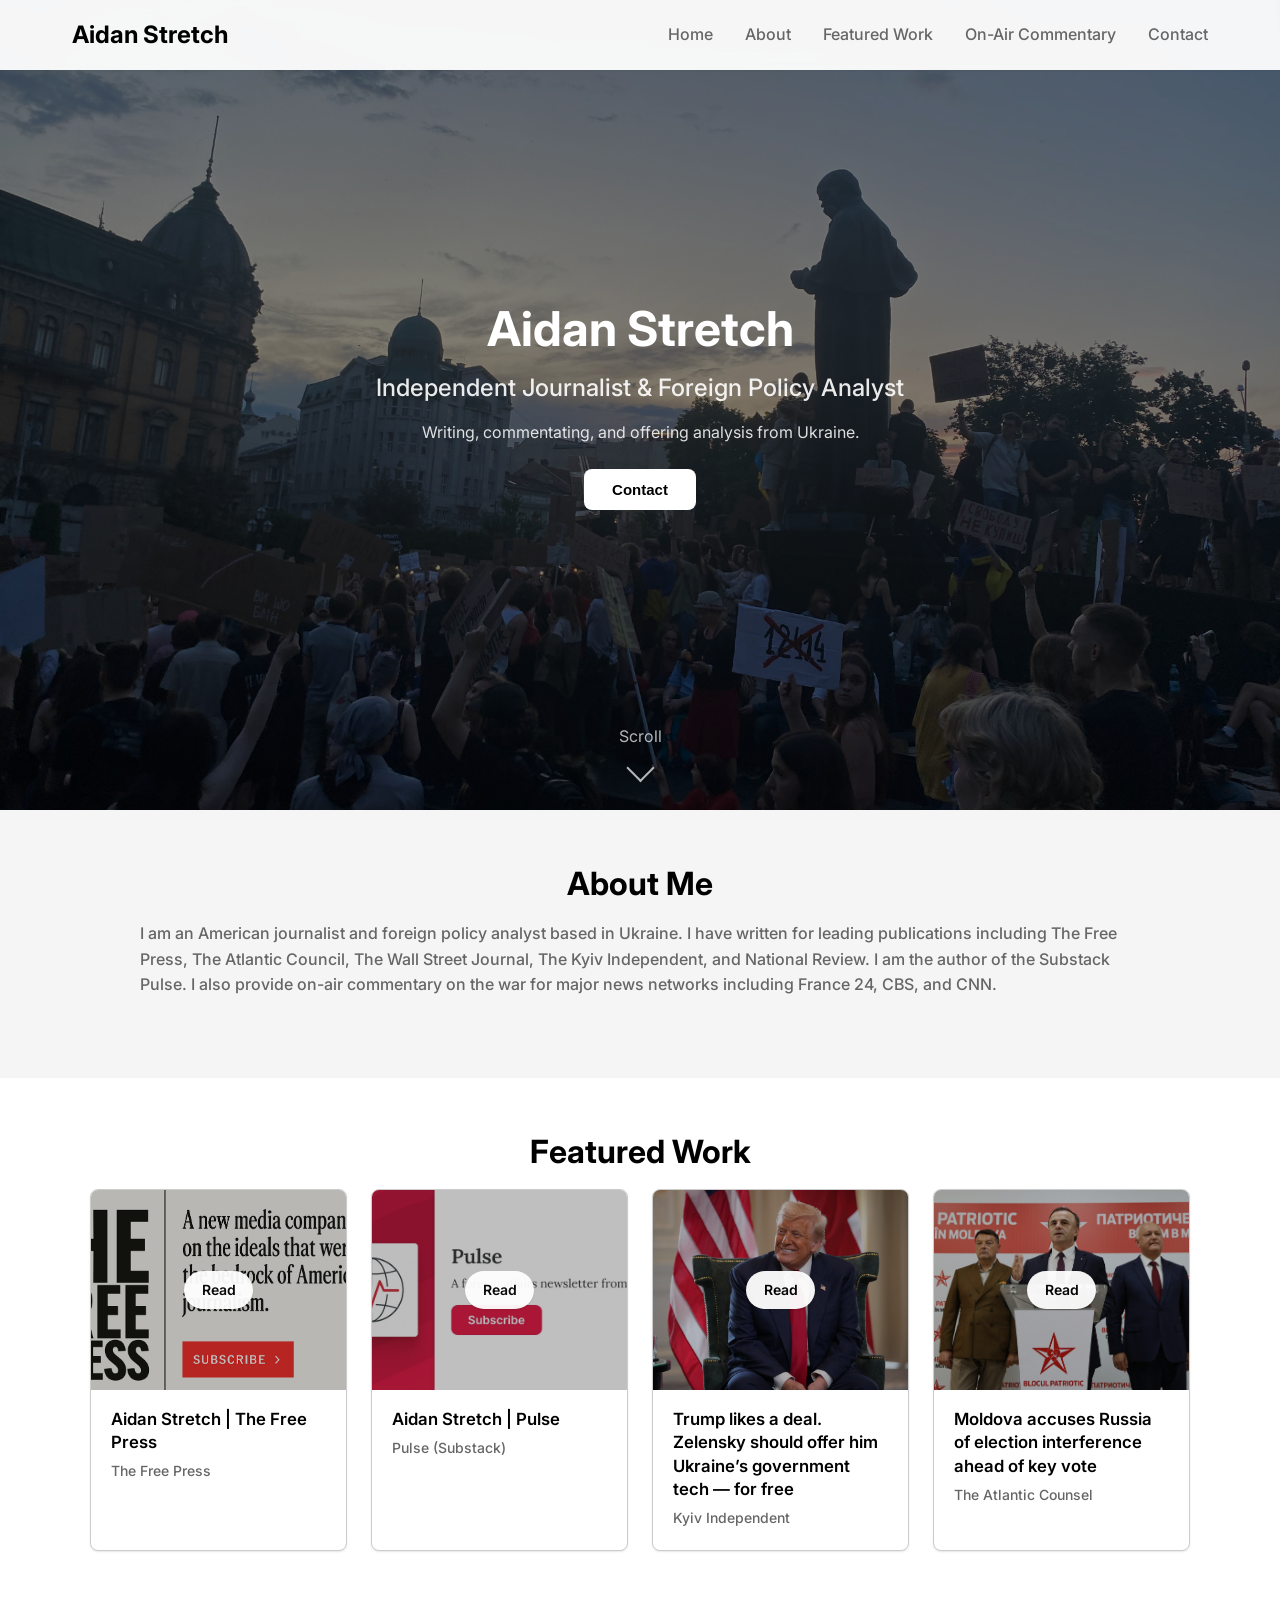
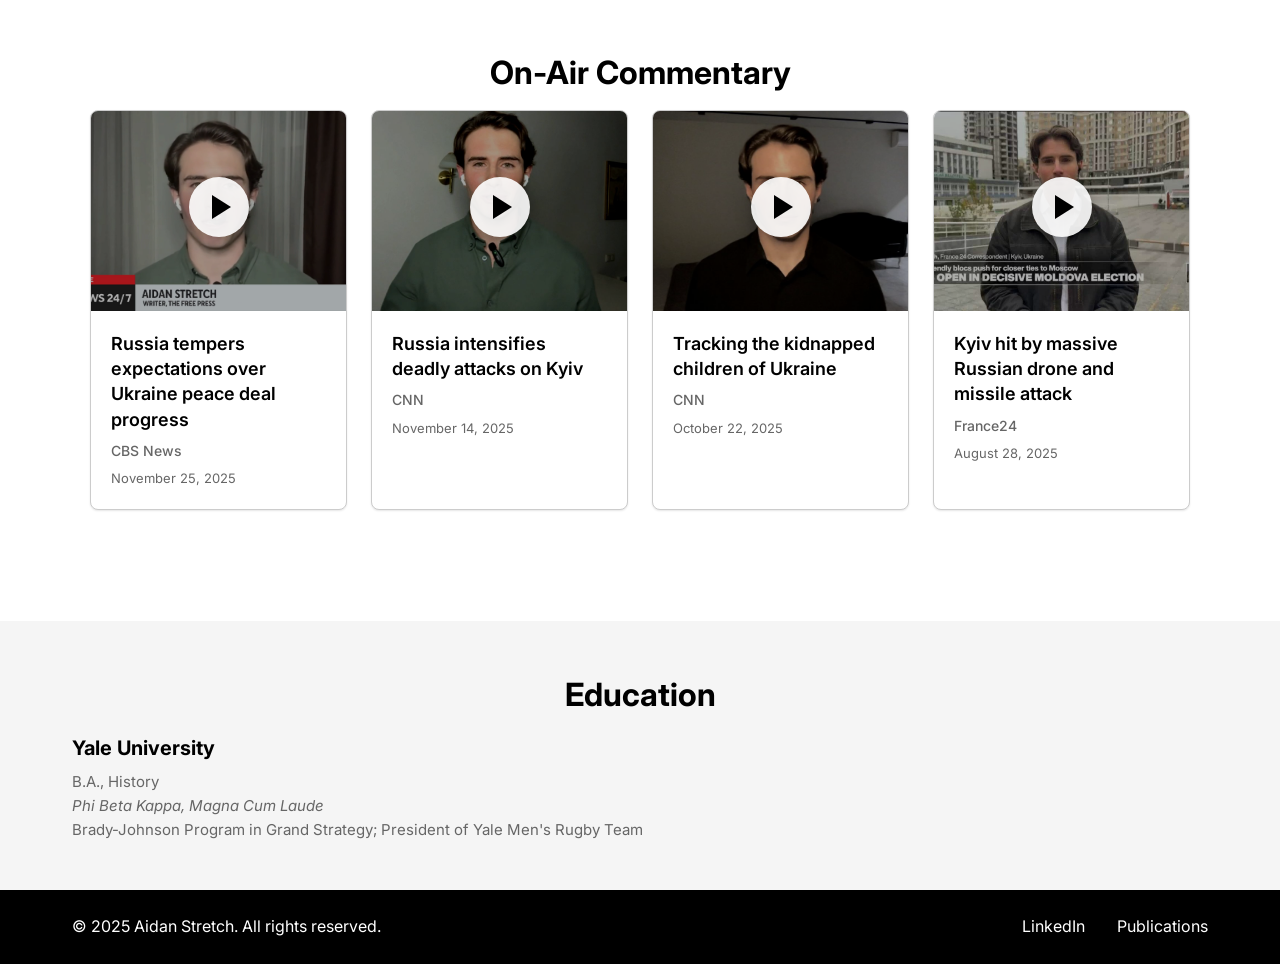
==== index.html @ 3dc7fc4b "Update index.html" ====
<!DOCTYPE html>
<html lang="en">
<head>
    <meta charset="UTF-8">
    <meta name="viewport" content="width=device-width, initial-scale=1.0">
    <meta name="description" content="Professional portfolio of Aidan Stretch - American journalist reporting from Ukraine">
    <!-- Content Security Policy: Removed meta tag - using _headers file instead -->
    <!-- If _headers file doesn't work, uncomment the line below for a more permissive CSP -->
    <!-- <meta http-equiv="Content-Security-Policy" content="script-src 'self' 'unsafe-inline' https:; connect-src 'self' https:;"> -->
    <title>Aidan Stretch - Professional Portfolio</title>
    <link rel="stylesheet" href="styles.css">
    <link rel="preconnect" href="https://fonts.googleapis.com">
    <link rel="preconnect" href="https://fonts.gstatic.com" crossorigin>
    <link href="https://fonts.googleapis.com/css2?family=Inter:wght@300;400;500;600;700&display=swap" rel="stylesheet">
    <link rel="icon" type="image/png" href="favicon-32x32.png">
</head>
<body>
    <!-- Navigation -->
    <nav class="navbar">
        <div class="container">
            <div class="nav-brand">Aidan Stretch</div>
            <ul class="nav-menu">
                <li><a href="#home" class="nav-link">Home</a></li>
                <li><a href="#about" class="nav-link">About</a></li>
                <li><a href="#publications" class="nav-link">Featured Work</a></li>
                <li><a href="#videos" class="nav-link">On-Air Commentary</a></li>
                <li><a href="#contact" class="nav-link">Contact</a></li>
            </ul>
            <button class="mobile-menu-toggle" aria-label="Toggle menu">
                <span></span>
                <span></span>
                <span></span>
            </button>
        </div>
    </nav>

    <!-- Hero Section -->
    <section id="home" class="hero">
        <div class="hero-image-container">
            <img src="ukraine_pic.jpeg" class="hero-image" alt="Kyiv under attack">
            <div class="hero-overlay">
                <div class="container">
                    <div class="hero-content">
                        <h1 class="hero-title">Aidan Stretch</h1>
                        <p class="hero-subtitle">Independent Journalist & Foreign Policy Analyst</p>
                        <p class="hero-description">Writing, commentating, and offering analysis from Ukraine.</p>

                        <div class="hero-buttons">
                            <button class="btn btn-primary" id="contactButton">Contact</button>
                        </div>


                    </div>
                </div>
            </div>
        </div>
        <div class="scroll-indicator">
            <span>Scroll</span>
            <div class="arrow"></div>
        </div>
    </section>

    <!-- About Section -->
    <section id="about" class="about">
        <div class="container">
            <h2 class="section-title">About Me</h2>
            <div class="about-content">
                <div class="about-text">
                    <p class="lead">
                        I am an American journalist and foreign policy analyst based in Ukraine. I have written for leading publications including The Free Press, The Atlantic Council, The Wall Street Journal, The Kyiv Independent, and National Review. I am the author of the Substack Pulse. I also provide on-air commentary on the war for major news networks including France 24, CBS, and CNN.
                    </p>
                    
                </div>
            </div>
        </div>
    </section>

    <!-- Publications Section -->
    <section id="publications" class="publications">
    <div class="container">
        <h2 class="section-title">Featured Work</h2>

        <div class="publications-grid">

            <!-- Publication Card 1 -->
            <div class="publication-thumbnail-card">
                <a href="https://www.thefp.com/w/aidan-stretch" 
                   target="_blank" 
                   rel="noopener noreferrer" 
                   class="publication-thumbnail-link">

                    <div class="publication-thumbnail-image">
                        <img src="freepress_thumbnail.jpg" alt="The Free Press" class="thumbnail-img">
                        <div class="publication-thumbnail-overlay">
                            <div class="read-button-small">Read</div>
                        </div>
                    </div>

                    <div class="publication-thumbnail-info">
                        <h3 class="publication-thumbnail-title">Aidan Stretch | The Free Press</h3>
                        <p class="publication-thumbnail-outlet">The Free Press</p>
                    </div>
                </a>
            </div>

            <!-- Publication Card 2 -->
            <div class="publication-thumbnail-card">
                <a href="https://aidanstretch.substack.com/" 
                   target="_blank" 
                   rel="noopener noreferrer" 
                   class="publication-thumbnail-link">

                    <div class="publication-thumbnail-image">
                        <img src="pulse_thumbnail.jpg" alt="Pulse Substack" class="thumbnail-img">
                        <div class="publication-thumbnail-overlay">
                            <div class="read-button-small">Read</div>
                        </div>
                    </div>

                    <div class="publication-thumbnail-info">
                        <h3 class="publication-thumbnail-title">Aidan Stretch | Pulse</h3>
                        <p class="publication-thumbnail-outlet">Pulse (Substack)</p>
                    </div>
                </a>
            </div>

            <!-- Publication Card 3 -->
            <div class="publication-thumbnail-card">
                <a href="https://kyivindependent.com/trump-likes-a-deal-zelensky-should-offer-him-ukraines-government-tech-for-free/"
                   target="_blank"
                   rel="noopener noreferrer"
                   class="publication-thumbnail-link">

                    <div class="publication-thumbnail-image">
                        <img src="kyiv_thumbnail.jpg" alt="Russian takeover of schools article" class="thumbnail-img">
                        <div class="publication-thumbnail-overlay">
                            <div class="read-button-small">Read</div>
                        </div>
                    </div>

                    <div class="publication-thumbnail-info">
                        <h3 class="publication-thumbnail-title">Trump likes a deal. Zelensky should offer him Ukraine’s government tech — for free</h3>
                        <p class="publication-thumbnail-outlet">Kyiv Independent</p>
                    </div>
                </a>
            </div>

            <!-- Publication Card 4 -->
            <div class="publication-thumbnail-card">
                <a href="https://www.atlanticcouncil.org/blogs/ukrainealert/moldova-accuses-russia-of-election-interference-ahead-of-key-vote/"
                   target="_blank"
                   rel="noopener noreferrer"
                   class="publication-thumbnail-link">

                    <div class="publication-thumbnail-image">
                        <img src="atlantic_thumbnail.jpg" alt="Worcester Ukraine article" class="thumbnail-img">
                        <div class="publication-thumbnail-overlay">
                            <div class="read-button-small">Read</div>
                        </div>
                    </div>

                    <div class="publication-thumbnail-info">
                        <h3 class="publication-thumbnail-title">Moldova accuses Russia of election interference ahead of key vote</h3>
                        <p class="publication-thumbnail-outlet">The Atlantic Counsel</p>
                    </div>
                </a>
            </div>

        </div>
    </div>
</section>

    <!-- Videos Section -->
    <section id="videos" class="videos">
        <div class="container">
            <h2 class="section-title">On-Air Commentary</h2>
            
            <div class="videos-grid">
                 <div class="video-thumbnail-card">
                    <a href="https://www.cbsnews.com/video/russia-tempers-expectations-over-ukraine-peace-deal-progress/" 
                       target="_blank" 
                       rel="noopener noreferrer" 
                       class="video-thumbnail-link">
                        <div class="video-thumbnail-image">
                            <img src="cbs_thumbnail.png" alt="Aidan Stretch on CBS" class="thumbnail-img">
                            <div class="video-thumbnail-overlay">
                                <div class="play-button-small">
                                    <svg width="60" height="60" viewBox="0 0 60 60" fill="none" xmlns="http://www.w3.org/2000/svg">
                                        <circle cx="30" cy="30" r="30" fill="white" opacity="0.9"/>
                                        <path d="M23 18L23 42L42 30L23 18Z" fill="black"/>
                                    </svg>
                                </div>
                            </div>
                        </div>
                        <div class="video-thumbnail-info">
                            <h3 class="video-thumbnail-title">Russia tempers expectations over Ukraine peace deal progress</h3>
                            <p class="video-thumbnail-outlet">CBS News</p>
                            <p class="video-thumbnail-date">November 25, 2025</p>
                        </div>
                    </a>
                </div>
                <div class="video-thumbnail-card">
                    <a href="https://edition.cnn.com/2025/11/14/world/video/ukraine-kyiv-russia-attack-war-donald-trump-putin-zelensky-lead" 
                       target="_blank" 
                       rel="noopener noreferrer" 
                       class="video-thumbnail-link">
                        <div class="video-thumbnail-image">
                            <img src="video-thumbnail-1.jpg" alt="Aidan Stretch on CNN" class="thumbnail-img">
                            <div class="video-thumbnail-overlay">
                                <div class="play-button-small">
                                    <svg width="60" height="60" viewBox="0 0 60 60" fill="none" xmlns="http://www.w3.org/2000/svg">
                                        <circle cx="30" cy="30" r="30" fill="white" opacity="0.9"/>
                                        <path d="M23 18L23 42L42 30L23 18Z" fill="black"/>
                                    </svg>
                                </div>
                            </div>
                        </div>
                        <div class="video-thumbnail-info">
                            <h3 class="video-thumbnail-title">Russia intensifies deadly attacks on Kyiv</h3>
                            <p class="video-thumbnail-outlet">CNN</p>
                            <p class="video-thumbnail-date">November 14, 2025</p>
                        </div>
                    </a>
                </div>
                <div class="video-thumbnail-card">
                    <a href="https://edition.cnn.com/video" 
                       target="_blank" 
                       rel="noopener noreferrer" 
                       class="video-thumbnail-link">
                        <div class="video-thumbnail-image">
                            <img src="video-thumbnail-2.jpg" alt="Aidan Stretch on CNN" class="thumbnail-img">
                            <div class="video-thumbnail-overlay">
                                <div class="play-button-small">
                                    <svg width="60" height="60" viewBox="0 0 60 60" fill="none" xmlns="http://www.w3.org/2000/svg">
                                        <circle cx="30" cy="30" r="30" fill="white" opacity="0.9"/>
                                        <path d="M23 18L23 42L42 30L23 18Z" fill="black"/>
                                    </svg>
                                </div>
                            </div>
                        </div>
                        <div class="video-thumbnail-info">
                            <h3 class="video-thumbnail-title">Tracking the kidnapped children of Ukraine</h3>
                            <p class="video-thumbnail-outlet">CNN</p>
                            <p class="video-thumbnail-date">October 22, 2025</p>
                        </div>
                    </a>
                </div>
                <div class="video-thumbnail-card">
                    <a href="https://www.france24.com/en/video/20250928-ukraine-kyiv-hit-by-massive-russian-drone-and-missile-attack" 
                       target="_blank" 
                       rel="noopener noreferrer" 
                       class="video-thumbnail-link">
                        <div class="video-thumbnail-image">
                            <img src="france24pic.jpg" alt="Aidan Stretch on France24" class="thumbnail-img">
                            <div class="video-thumbnail-overlay">
                                <div class="play-button-small">
                                    <svg width="60" height="60" viewBox="0 0 60 60" fill="none" xmlns="http://www.w3.org/2000/svg">
                                        <circle cx="30" cy="30" r="30" fill="white" opacity="0.9"/>
                                        <path d="M23 18L23 42L42 30L23 18Z" fill="black"/>
                                    </svg>
                                </div>
                            </div>
                        </div>
                        <div class="video-thumbnail-info">
                            <h3 class="video-thumbnail-title">Kyiv hit by massive Russian drone and missile attack</h3>
                            <p class="video-thumbnail-outlet">France24</p>
                            <p class="video-thumbnail-date">August 28, 2025</p>
                        </div>
                    </a>
                </div>
               
                
                
            </div>
            <div class="videos-more-wrap">
              <button
                class="btn btn-secondary videos-more-btn"
                id="videosMoreBtn"
                type="button"
                aria-expanded="false"
                aria-controls="videosExtraGrid"
              >
                More…
              </button>
            </div>
            
            <!-- Hidden extra row -->
            <div class="videos-grid videos-grid--extra is-collapsed" id="videosExtraGrid">
              <!-- ADD NEW VIDEO CARDS HERE (same markup as your existing cards) -->
            
              <div class="video-thumbnail-card">
                    <a href="https://www.france24.com/en/video/20250928-ukraine-kyiv-hit-by-massive-russian-drone-and-missile-attack" 
                       target="_blank" 
                       rel="noopener noreferrer" 
                       class="video-thumbnail-link">
                        <div class="video-thumbnail-image">
                            <img src="france24pic.jpg" alt="Aidan Stretch on France24" class="thumbnail-img">
                            <div class="video-thumbnail-overlay">
                                <div class="play-button-small">
                                    <svg width="60" height="60" viewBox="0 0 60 60" fill="none" xmlns="http://www.w3.org/2000/svg">
                                        <circle cx="30" cy="30" r="30" fill="white" opacity="0.9"/>
                                        <path d="M23 18L23 42L42 30L23 18Z" fill="black"/>
                                    </svg>
                                </div>
                            </div>
                        </div>
                        <div class="video-thumbnail-info">
                            <h3 class="video-thumbnail-title">Kyiv hit by massive Russian drone and missile attack</h3>
                            <p class="video-thumbnail-outlet">France24</p>
                            <p class="video-thumbnail-date">August 28, 2025</p>
                        </div>
                    </a>
                </div>
            
            </div>

            
        </div>
    </section>

    <!-- Experience Section -->
    
    <!-- Education Section -->
    <section id="education" class="education">
        <div class="container">
            <h2 class="section-title">Education</h2>
            
                
                    <div class="education-details">
                        <h3>Yale University</h3>
                        <p class="education-activities">B.A., History</p>
                        <p class="education-activities"><i>Phi Beta Kappa, Magna Cum Laude</i></p>
                        <p class="education-activities">Brady-Johnson Program in Grand Strategy; President of Yale Men's Rugby Team</p>
                    </div>
                
            
        </div>
    </section>

    <!-- Contact Section 
    <section id="contact" class="contact">
        <div class="container">
            <h2 class="section-title">Get In Touch</h2>
            <p class="section-subtitle">Let's connect and explore opportunities</p>
            <div class="contact-content">
                <div class="contact-info">
                    <div class="contact-item">
                        <div>
                            <h3>LinkedIn</h3>
                            <a href="https://www.linkedin.com/in/aidan-stretch-a8727822b/" target="_blank" rel="noopener noreferrer">Connect on LinkedIn</a>
                        </div>
                    </div>
                    <div class="contact-item">
                        <div>
                            <h3>Publications</h3>
                            <a href="https://muckrack.com/aidan-stretch/articles" target="_blank" rel="noopener noreferrer">View Articles</a>
                        </div>
                    </div>
                </div>
                <div class="contact-form-container">
                    <form class="contact-form" id="contactForm">
                        <div class="form-group">
                            <label for="name">Name</label>
                            <input type="text" id="name" name="name" required>
                        </div>
                        <div class="form-group">
                            <label for="email">Email</label>
                            <input type="email" id="email" name="email" required>
                        </div>
                        <div class="form-group">
                            <label for="message">Message</label>
                            <textarea id="message" name="message" rows="5" required></textarea>
                        </div>
                        <button type="submit" class="btn btn-primary">Send Message</button>
                    </form>
                </div>
            </div>
        </div>
    </section>
-->
        <!-- Contact Modal -->
        <!-- Contact Modal -->
    <div id="contact-modal" class="modal">
        <div class="modal-backdrop"></div>
        <div class="modal-dialog">
            <button class="modal-close" aria-label="Close contact form">&times;</button>
            <h2 class="modal-title">Contact Aidan</h2>
            <p class="modal-subtitle">Send a message directly to my inbox.</p>
            <form id="contactModalForm" class="modal-form" action="https://formsubmit.co/aidanstretch01@gmail.com" method="POST">
                <!-- FormSubmit - No API keys needed! Just your email address in the action URL -->
                <input type="hidden" name="_subject" value="New Contact Form Submission from Aidan Stretch Website">
                <input type="hidden" name="_captcha" value="false">
                <input type="hidden" name="_template" value="box">
                <input type="hidden" name="_autoresponse" value="Thank you for contacting Aidan Stretch. I will get back to you soon!">
                <!-- Prevent FormSubmit from showing their default page -->
                <input type="hidden" name="_next" value="">
                
                <div class="form-group">
                    <label for="modal-name">Name</label>
                    <input type="text" id="modal-name" name="name" required>
                </div>
                <div class="form-group">
                    <label for="modal-email">Your Email</label>
                    <input type="email" id="modal-email" name="email" required>
                </div>
                <div class="form-group">
                    <label for="modal-message">Message</label>
                    <textarea id="modal-message" name="message" rows="5" required></textarea>
                </div>
                <button type="submit" class="btn btn-primary">Send Message</button>
            </form>
        </div>
    </div>


    <!-- Footer -->
    <footer class="footer">
        <div class="container">
            <p>&copy; 2025 Aidan Stretch. All rights reserved.</p>
            <div class="footer-links">
                <a href="https://www.linkedin.com/in/aidan-stretch-a8727822b/" target="_blank" rel="noopener noreferrer">LinkedIn</a>
                <a href="https://muckrack.com/aidan-stretch/articles" target="_blank" rel="noopener noreferrer">Publications</a>
            </div>
        </div>
    </footer>

    <script src="script.js"></script>
</body>
</html>
---- styles.css ----
/* Reset and Base Styles */
* {
    margin: 0;
    padding: 0;
    box-sizing: border-box;
}

:root {
    --primary-color: #000000;
    --primary-dark: #000000;
    --secondary-color: #808080;
    --text-dark: #000000;
    --text-light: #666666;
    --bg-light: #f5f5f5;
    --bg-white: #ffffff;
    --border-color: #cccccc;
    --shadow-sm: 0 1px 2px 0 rgb(0 0 0 / 0.1);
    --shadow-md: 0 4px 6px -1px rgb(0 0 0 / 0.15);
    --shadow-lg: 0 10px 15px -3px rgb(0 0 0 / 0.2);
    --transition: all 0.3s ease;
}

html {
    scroll-behavior: smooth;
}

body {
    font-family: 'Inter', -apple-system, BlinkMacSystemFont, 'Segoe UI', Roboto, sans-serif;
    line-height: 1.6;
    color: var(--text-dark);
    background-color: var(--bg-white);
    overflow-x: hidden;
}

.container {
    max-width: 1200px;
    margin: 0 auto;
    padding: 0 2rem;
}

/* Navigation */
.navbar {
    position: fixed;
    top: 0;
    left: 0;
    right: 0;
    background: rgba(255, 255, 255, 0.95);
    backdrop-filter: blur(10px);
    box-shadow: var(--shadow-sm);
    z-index: 1000;
    transition: var(--transition);
}

.navbar .container {
    display: flex;
    justify-content: space-between;
    align-items: center;
    padding: 1rem 2rem;
}

.nav-brand {
    font-size: 1.5rem;
    font-weight: 700;
    color: var(--text-dark);
}

.nav-menu {
    display: flex;
    list-style: none;
    gap: 2rem;
}

.nav-link {
    text-decoration: none;
    color: var(--text-light);
    font-weight: 500;
    transition: var(--transition);
    position: relative;
}

.nav-link:hover {
    color: var(--text-dark);
}

.nav-link::after {
    content: '';
    position: absolute;
    bottom: -5px;
    left: 0;
    width: 0;
    height: 2px;
    background: var(--text-dark);
    transition: var(--transition);
}

.nav-link:hover::after {
    width: 100%;
}

.mobile-menu-toggle {
    display: none;
    flex-direction: column;
    gap: 4px;
    background: none;
    border: none;
    cursor: pointer;
    padding: 0.5rem;
}

.mobile-menu-toggle span {
    width: 25px;
    height: 2px;
    background: var(--text-dark);
    transition: var(--transition);
}

/* Hero Section with Image */
.hero {
    min-height: 90vh;
    position: relative;
    overflow: hidden;
    padding-top: 70px;
}

/* Background image container */
.hero-image-container {
    position: absolute;
    top: 0;
    left: 0;
    width: 100%;
    height: 100%;
    z-index: 0;
}

/* The image itself */
.hero-image {
    position: absolute;
    top: 0;
    left: 0;
    width: 100%;
    height: 100%;
    min-height: 90vh;
    object-fit: cover;
    z-index: 0;
}

/* The dark overlay + text */
.hero-overlay {
    position: absolute;
    top: 0;
    left: 0;
    width: 100%;
    height: 100%;
    z-index: 1;
    display: flex;
    align-items: center;
    justify-content: center;
    background: rgba(0, 0, 0, 0.5);
    text-align: center;
    color: white;
}

.hero-overlay .hero-content {
    max-width: 800px;
    animation: fadeInUp 1s ease;
    padding: 1.5rem;
}

.hero-title {
    font-size: 3rem;
    font-weight: 700;
    margin-bottom: 0.75rem;
    line-height: 1.2;
}

.hero-subtitle {
    font-size: 1.5rem;
    margin-bottom: 0.75rem;
    opacity: 0.9;
    font-weight: 500;
}

.hero-description {
    font-size: 1rem;
    margin-bottom: 1.5rem;
    opacity: 0.85;
    line-height: 1.6;
}

.hero-buttons {
    display: flex;
    gap: 1rem;
    justify-content: center;
    flex-wrap: wrap;
}

.btn {
    padding: 0.75rem 1.75rem;
    border-radius: 0.5rem;
    text-decoration: none;
    font-weight: 600;
    transition: var(--transition);
    display: inline-block;
    border: none;
    cursor: pointer;
    font-size: 0.9375rem;
}

.btn-primary {
    background: white;
    color: black;
}

.btn-primary:hover {
    transform: translateY(-2px);
    box-shadow: var(--shadow-lg);
    background: #f5f5f5;
}

.btn-secondary {
    background: transparent;
    color: white;
    border: 2px solid white;
}

.btn-secondary:hover {
    background: white;
    color: black;
}

.scroll-indicator {
    position: absolute;
    bottom: 2rem;
    left: 50%;
    transform: translateX(-50%);
    display: flex;
    flex-direction: column;
    align-items: center;
    gap: 0.5rem;
    color: white;
    opacity: 0.7;
    animation: bounce 2s infinite;
}

.arrow {
    width: 20px;
    height: 20px;
    border-right: 2px solid white;
    border-bottom: 2px solid white;
    transform: rotate(45deg);
}

/* Section Styles */
section {
    padding: 3rem 0;
}

.section-title {
    font-size: 2rem;
    font-weight: 700;
    text-align: center;
    margin-bottom: 0.75rem;
    color: var(--text-dark);
}

.section-subtitle {
    text-align: center;
    color: var(--text-light);
    margin-bottom: 2rem;
    font-size: 1rem;
}

/* About Section */
.about {
    background: var(--bg-light);
}

.about-content {
    max-width: 1000px;
    margin: 0 auto;
}

.about-text {
    margin-bottom: 2rem;
}

.lead {
    font-size: 1.125rem;
    color: var(--text-dark);
    margin-bottom: 1rem;
    font-weight: 500;
}

.about-text p {
    color: var(--text-light);
    margin-bottom: 0.75rem;
    font-size: 1rem;
}

.skills-grid {
    display: grid;
    grid-template-columns: repeat(auto-fit, minmax(280px, 1fr));
    gap: 1rem;
}

.skill-item {
    background: white;
    padding: 1.25rem;
    border-radius: 0.5rem;
    box-shadow: var(--shadow-sm);
    transition: var(--transition);
}

.skill-item:hover {
    transform: translateY(-5px);
    box-shadow: var(--shadow-md);
}

.skill-item h3 {
    font-size: 1.125rem;
    margin-bottom: 0.375rem;
    color: var(--text-dark);
}

.skill-item p {
    color: var(--text-light);
    font-size: 0.875rem;
}

/* Experience Section */
.timeline {
    position: relative;
    max-width: 900px;
    margin: 0 auto;
    padding-left: 2rem;
}

.timeline::before {
    content: '';
    position: absolute;
    left: 0;
    top: 0;
    bottom: 0;
    width: 2px;
    background: var(--border-color);
}

.timeline-item {
    position: relative;
    margin-bottom: 2rem;
    padding-left: 3rem;
}

.timeline-marker {
    position: absolute;
    left: -1.5rem;
    top: 0.5rem;
    width: 1rem;
    height: 1rem;
    border-radius: 50%;
    background: var(--text-dark);
    border: 3px solid white;
    box-shadow: var(--shadow-md);
}

.timeline-content {
    background: white;
    padding: 1.5rem;
    border-radius: 0.5rem;
    box-shadow: var(--shadow-sm);
    transition: var(--transition);
}

.timeline-content:hover {
    box-shadow: var(--shadow-md);
}

.timeline-date {
    color: var(--text-dark);
    font-weight: 600;
    margin-bottom: 0.5rem;
    font-size: 0.9375rem;
}

.timeline-title {
    font-size: 1.25rem;
    margin-bottom: 0.25rem;
    color: var(--text-dark);
}

.timeline-company {
    font-size: 1rem;
    color: var(--text-light);
    margin-bottom: 0.75rem;
    font-weight: 500;
}

.timeline-content p {
    color: var(--text-light);
    margin-bottom: 0.75rem;
    line-height: 1.6;
    font-size: 0.9375rem;
}

.timeline-achievements {
    list-style: none;
    padding-left: 0;
}

.timeline-achievements li {
    color: var(--text-light);
    padding-left: 1.5rem;
    position: relative;
    margin-bottom: 0.5rem;
}

.timeline-achievements li::before {
    content: '✓';
    position: absolute;
    left: 0;
    color: var(--text-dark);
    font-weight: 600;
}

/* Education Section */
.education {
    background: var(--bg-light);
}

.education-content {
    max-width: 700px;
    margin: 0 auto;
}

.education-item {
    background: white;
    padding: 1.5rem;
    border-radius: 0.5rem;
    box-shadow: var(--shadow-sm);
    display: flex;
    align-items: center;
    gap: 1.5rem;
    transition: var(--transition);
}

.education-item:hover {
    transform: translateY(-5px);
    box-shadow: var(--shadow-md);
}

.education-icon {
    font-size: 2.5rem;
}

.education-details h3 {
    font-size: 1.25rem;
    margin-bottom: 0.375rem;
    color: var(--text-dark);
}

.education-details h4 {
    font-size: 1rem;
    color: var(--text-light);
    margin-bottom: 0.25rem;
    font-weight: 500;
}

.education-date {
    color: var(--text-dark);
    font-weight: 600;
    font-size: 0.9375rem;
}

.education-grade {
    color: var(--text-dark);
    font-weight: 600;
    font-size: 0.9375rem;
    margin-bottom: 0.5rem;
}

.education-activities {
    color: var(--text-light);
    font-size: 0.9375rem;
    line-height: 1.6;
}

/* Publications Section */
.publications-grid {
    display: grid;
    grid-template-columns: repeat(4, 1fr);
    gap: 1.5rem;
    max-width: 1100px;
    margin: 0 auto;
}

/* New thumbnail-style publication cards */
.publication-thumbnail-card {
    background: white;
    border-radius: 0.5rem;
    box-shadow: var(--shadow-sm);
    transition: var(--transition);
    border: 1px solid var(--border-color);
    overflow: hidden;
}

.publication-thumbnail-card:hover {
    transform: translateY(-5px);
    box-shadow: var(--shadow-md);
    border-color: var(--text-dark);
}

.publication-thumbnail-link {
    text-decoration: none;
    color: inherit;
    display: block;
}

.publication-thumbnail-image {
    width: 100%;
    height: 200px;
    position: relative;
    overflow: hidden;
    background: linear-gradient(135deg, #1a1a1a 0%, #000000 100%);
}

.publication-thumbnail-image img {
    width: 100%;
    height: 100%;
    object-fit: cover;
    display: block;
}

/* Overlay + “Read” pill on hover */
.publication-thumbnail-overlay {
    position: absolute;
    inset: 0;
    display: flex;
    align-items: center;
    justify-content: center;
    background: rgba(0, 0, 0, 0.25);
    transition: var(--transition);
}

.publication-thumbnail-card:hover .publication-thumbnail-overlay {
    background: rgba(0, 0, 0, 0.45);
}

.read-button-small {
    background: #ffffff;
    padding: 0.5rem 1.1rem;
    border-radius: 999px;
    font-weight: 600;
    font-size: 0.875rem;
    opacity: 0.95;
    box-shadow: var(--shadow-sm);
}

/* Text area below thumbnail */
.publication-thumbnail-info {
    padding: 1.1rem 1.25rem 1.25rem;
}

.publication-thumbnail-date {
    color: var(--text-light);
    font-size: 0.8125rem;
    margin-bottom: 0.25rem;
}

.publication-thumbnail-title {
    font-size: 1.05rem;
    margin-bottom: 0.35rem;
    color: var(--text-dark);
    line-height: 1.4;
    font-weight: 600;
}

.publication-thumbnail-outlet {
    color: var(--text-light);
    font-size: 0.875rem;
    font-weight: 500;
}

/* Videos Section */
.videos {
    background: var(--bg-white);
}

.videos-grid {
    display: grid;
    grid-template-columns: repeat(4, 1fr);
    gap: 1.5rem;
    max-width: 1100px;
    margin: 0 auto;
}

.video-thumbnail-card {
    background: white;
    border-radius: 0.5rem;
    box-shadow: var(--shadow-sm);
    transition: var(--transition);
    border: 1px solid var(--border-color);
    overflow: hidden;
}

.video-thumbnail-card:hover {
    transform: translateY(-5px);
    box-shadow: var(--shadow-md);
    border-color: var(--text-dark);
}

.video-thumbnail-link {
    text-decoration: none;
    color: inherit;
    display: block;
}

.video-thumbnail-image {
    width: 100%;
    height: 200px;
    position: relative;
    overflow: hidden;
    background: linear-gradient(135deg, #1a1a1a 0%, #000000 100%);
}

.thumbnail-img {
    width: 100%;
    height: 100%;
    object-fit: cover;
    display: block;
}

.video-thumbnail-overlay {
    position: absolute;
    top: 0;
    left: 0;
    width: 100%;
    height: 100%;
    display: flex;
    align-items: center;
    justify-content: center;
    background: rgba(0, 0, 0, 0.3);
    transition: var(--transition);
}

.video-thumbnail-card:hover .video-thumbnail-overlay {
    background: rgba(0, 0, 0, 0.5);
}

.play-button-small {
    transition: var(--transition);
    filter: drop-shadow(0 4px 8px rgba(0, 0, 0, 0.3));
}

.video-thumbnail-card:hover .play-button-small {
    transform: scale(1.1);
}

.video-thumbnail-info {
    padding: 1.25rem;
}

.video-thumbnail-title {
    font-size: 1.125rem;
    margin-bottom: 0.5rem;
    color: var(--text-dark);
    line-height: 1.4;
    font-weight: 600;
}

.video-thumbnail-outlet {
    color: var(--text-light);
    font-size: 0.875rem;
    margin-bottom: 0.375rem;
    font-weight: 500;
}

.video-thumbnail-date {
    color: var(--text-light);
    font-size: 0.8125rem;
}

/* Contact Section */
.contact {
    background: var(--bg-light);
}

.contact-content {
    display: grid;
    grid-template-columns: 1fr 1.5fr;
    gap: 2rem;
    max-width: 1000px;
    margin: 0 auto;
}

.contact-info {
    display: flex;
    flex-direction: column;
    gap: 1.5rem;
}

.contact-item {
    display: flex;
    align-items: flex-start;
    gap: 1.5rem;
}

.contact-icon {
    font-size: 2rem;
}

.contact-item h3 {
    font-size: 1.125rem;
    margin-bottom: 0.375rem;
    color: var(--text-dark);
}

.contact-item a {
    color: var(--text-dark);
    text-decoration: none;
    font-weight: 500;
    transition: var(--transition);
    border-bottom: 1px solid transparent;
}

.contact-item a:hover {
    color: var(--text-light);
    border-bottom-color: var(--text-light);
}

.contact-form-container {
    background: white;
    padding: 1.75rem;
    border-radius: 0.5rem;
    box-shadow: var(--shadow-sm);
}

.contact-form {
    display: flex;
    flex-direction: column;
    gap: 1.25rem;
}

.form-group {
    display: flex;
    flex-direction: column;
    gap: 0.5rem;
}

.form-group label {
    font-weight: 600;
    color: var(--text-dark);
    font-size: 0.9375rem;
}

.form-group input,
.form-group textarea {
    padding: 0.875rem;
    border: 1px solid var(--border-color);
    border-radius: 0.5rem;
    font-family: inherit;
    font-size: 1rem;
    transition: var(--transition);
}

.form-group input:focus,
.form-group textarea:focus {
    outline: none;
    border-color: var(--text-dark);
    box-shadow: 0 0 0 3px rgba(0, 0, 0, 0.1);
}

/* Modal (Contact Popup) */
.modal {
    position: fixed;
    inset: 0;
    display: none;
    align-items: center;
    justify-content: center;
    z-index: 2000;
}

.modal.open {
    display: flex;
}

.modal-backdrop {
    position: absolute;
    inset: 0;
    background: rgba(0, 0, 0, 0.6);
}

.modal-dialog {
    position: relative;
    z-index: 1;
    background: #ffffff;
    border-radius: 0.75rem;
    max-width: 480px;
    width: 90%;
    padding: 2rem 2.25rem;
    box-shadow: 0 10px 25px rgba(0, 0, 0, 0.25);
}

.modal-close {
    position: absolute;
    top: 0.75rem;
    right: 0.75rem;
    background: none;
    border: none;
    font-size: 1.5rem;
    cursor: pointer;
    line-height: 1;
}

.modal-title {
    font-size: 1.5rem;
    margin-bottom: 0.25rem;
    font-weight: 700;
}

.modal-subtitle {
    font-size: 0.9375rem;
    color: var(--text-light);
    margin-bottom: 1.25rem;
}

.modal-form .form-group {
    margin-bottom: 1rem;
}

.modal-form .form-group input,
.modal-form .form-group textarea {
    width: 100%;
}

/* Footer */
.footer {
    background: var(--text-dark);
    color: white;
    padding: 1.5rem 0;
    text-align: center;
}

.footer .container {
    display: flex;
    justify-content: space-between;
    align-items: center;
    flex-wrap: wrap;
    gap: 1rem;
}

.footer-links {
    display: flex;
    gap: 2rem;
}

.footer-links a {
    color: white;
    text-decoration: none;
    transition: var(--transition);
}

.footer-links a:hover {
    opacity: 0.8;
}

/* Animations */
@keyframes fadeInUp {
    from {
        opacity: 0;
        transform: translateY(30px);
    }
    to {
        opacity: 1;
        transform: translateY(0);
    }
}

@keyframes bounce {
    0%, 20%, 50%, 80%, 100% {
        transform: translateX(-50%) translateY(0);
    }
    40% {
        transform: translateX(-50%) translateY(-10px);
    }
    60% {
        transform: translateX(-50%) translateY(-5px);
    }
}

/* Responsive Design */
@media (max-width: 768px) {
    .nav-menu {
        position: fixed;
        left: -100%;
        top: 70px;
        flex-direction: column;
        background: white;
        width: 100%;
        text-align: center;
        transition: var(--transition);
        box-shadow: var(--shadow-md);
        padding: 1.5rem 0;
    }

    .nav-menu.active {
        left: 0;
    }

    .mobile-menu-toggle {
        display: flex;
    }

    .hero {
        padding-top: 70px;
    }

    .hero-overlay .hero-content {
        padding: 1rem;
    }

    .videos-grid,
    .publications-grid {
        grid-template-columns: 1fr;
    }

    .hero-title {
        font-size: 2.5rem;
    }

    .hero-subtitle {
        font-size: 1.25rem;
    }

    .section-title {
        font-size: 2rem;
    }

    .timeline {
        padding-left: 1.5rem;
    }

    .timeline-item {
        padding-left: 2rem;
    }

    .contact-content {
        grid-template-columns: 1fr;
    }

    .footer .container {
        flex-direction: column;
    }

    .container {
        padding: 0 1rem;
    }
}

@media (max-width: 480px) {
    .hero-title {
        font-size: 2rem;
    }

    .hero-buttons {
        flex-direction: column;
    }

    .btn {
        width: 100%;
        text-align: center;
    }

    .skills-grid {
        grid-template-columns: 1fr;
    }

    .publications-grid {
        grid-template-columns: 1fr;
    }
}


/* More button wrapper */
.videos-more-wrap {
  display: flex;
  justify-content: center;
  margin-top: 18px;
}

/* Collapsible second grid */
.videos-grid--extra.is-collapsed {
  display: none;
}
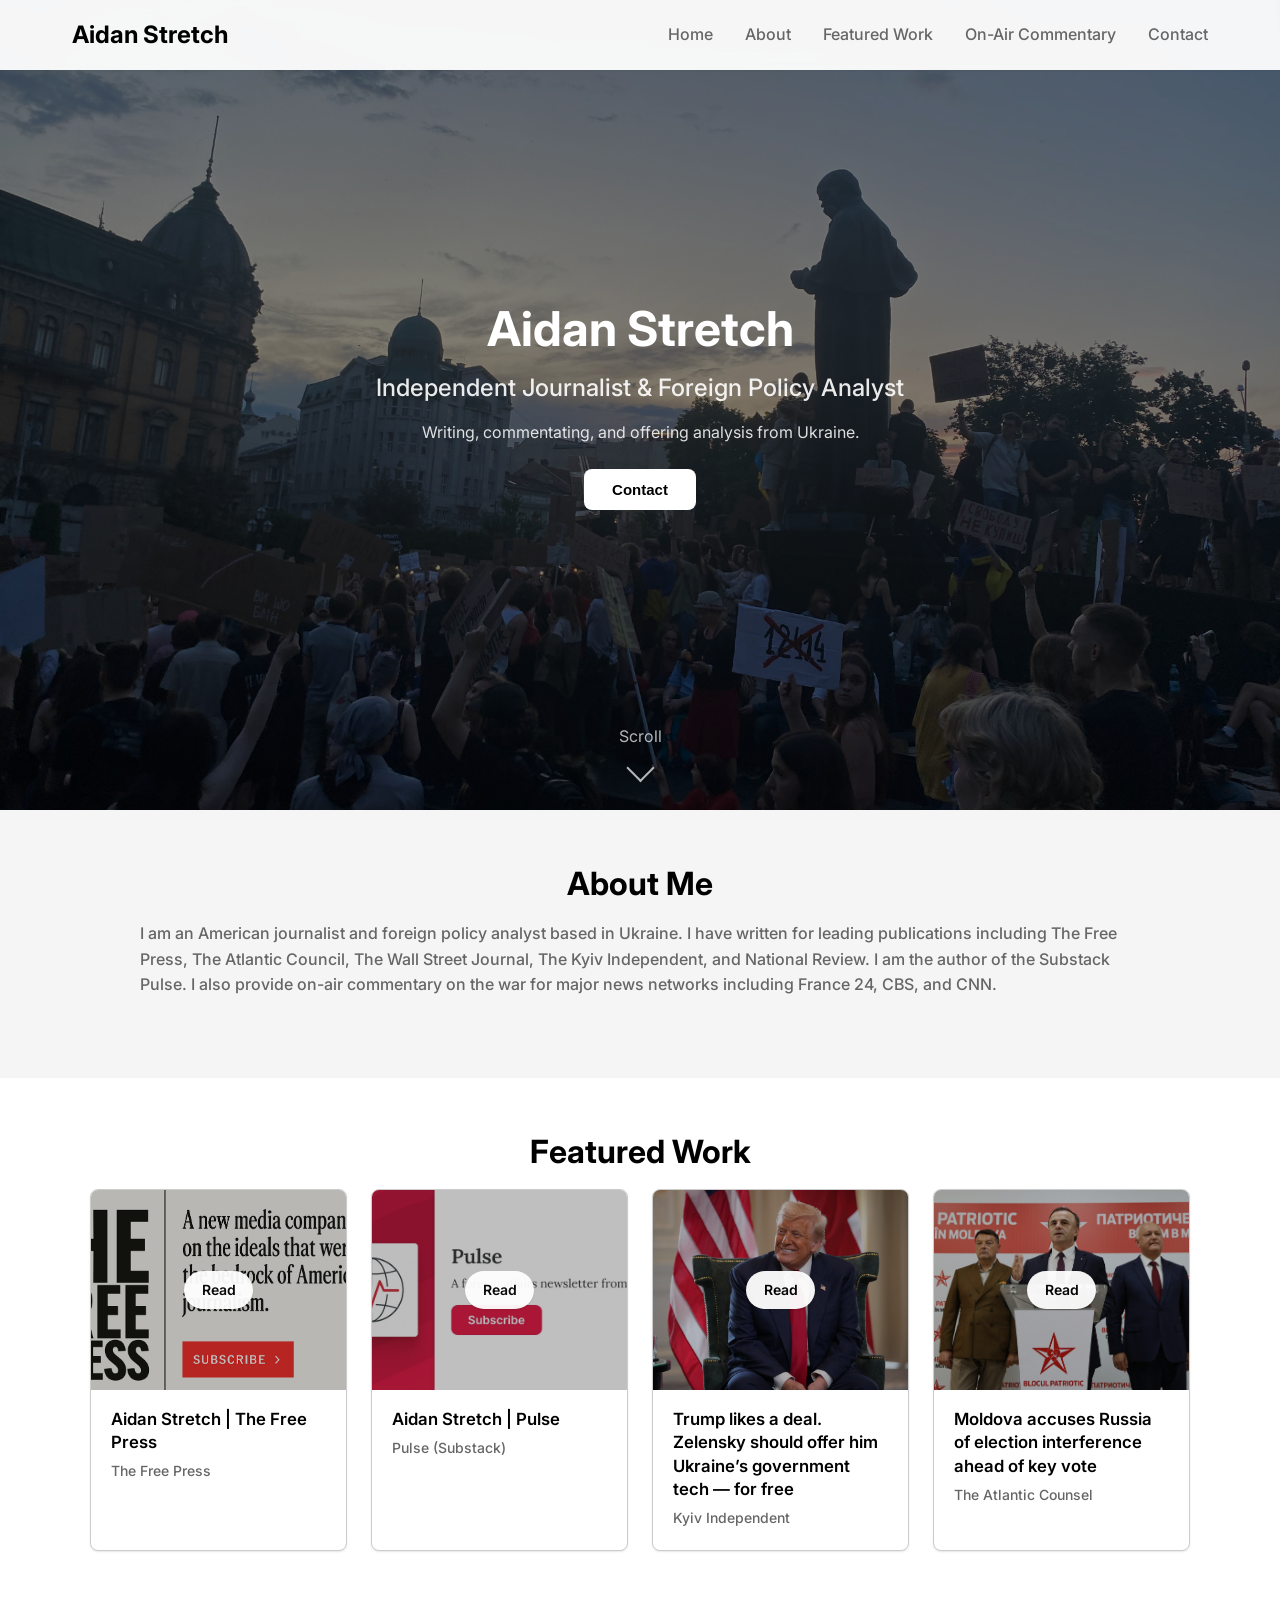
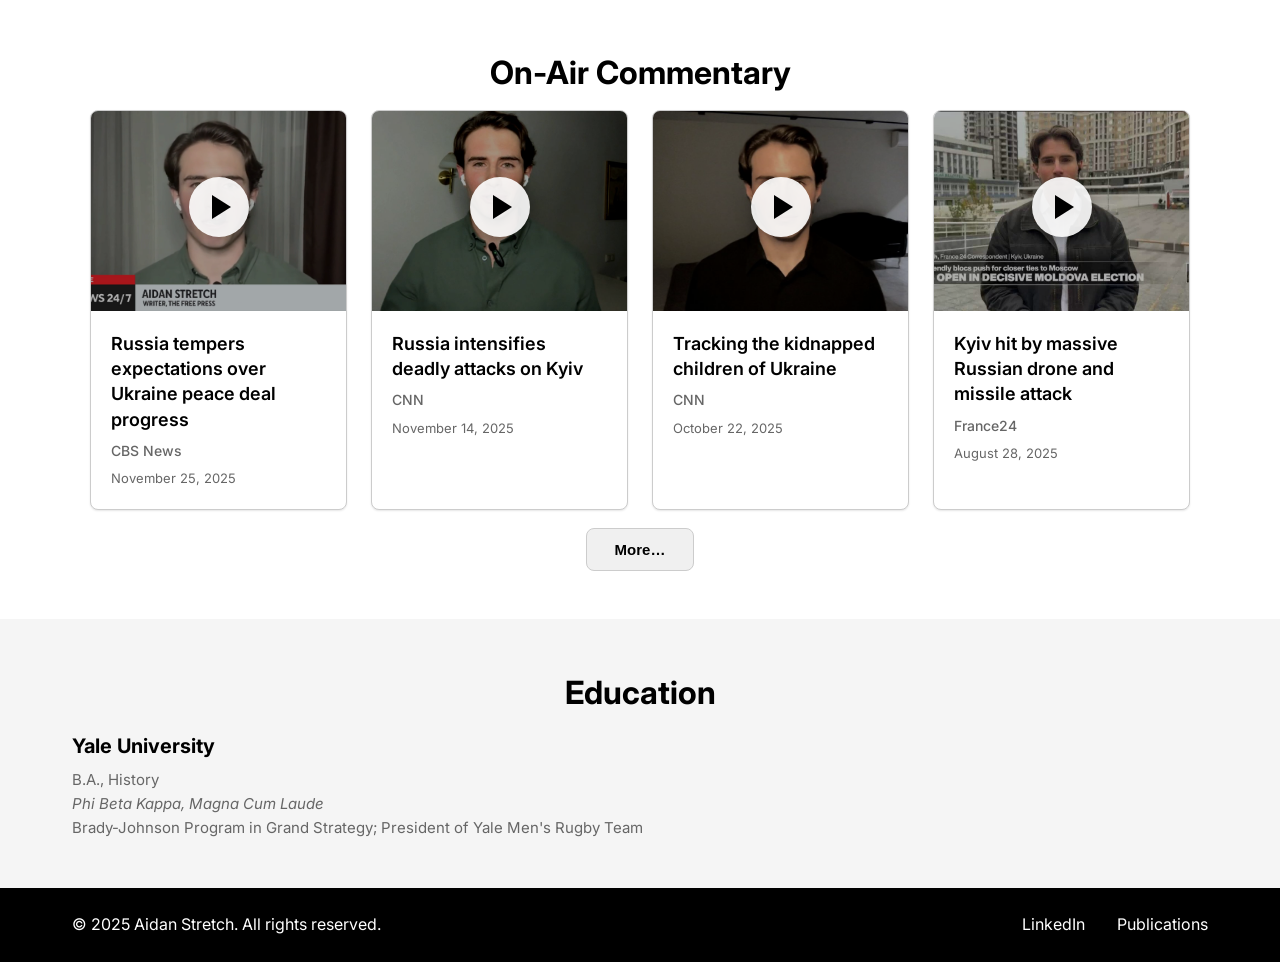
==== commit b65f747b: "Update index.html" ====
--- a/index.html
+++ b/index.html
@@ -274,7 +274,7 @@
             </div>
             <div class="videos-more-wrap">
               <button
-                class="btn btn-secondary videos-more-btn"
+                class="btn videos-more-btn"
                 id="videosMoreBtn"
                 type="button"
                 aria-expanded="false"
@@ -469,3 +469,4 @@
 
 
 
+
--- a/styles.css
+++ b/styles.css
@@ -992,3 +992,26 @@
   display: none;
 }
 
+/* Videos "More" button */
+.videos-more-btn {
+  background: #f0f0f0;       /* light grey */
+  color: #000000;
+  border: 1px solid #cccccc;
+}
+
+.videos-more-btn:hover {
+  background: #e0e0e0;
+  border-color: #999999;
+}
+
+.videos-more-btn.btn-secondary {
+  background: #f0f0f0 !important;
+  color: #000 !important;
+  border: 1px solid #cccccc !important;
+}
+
+.videos-more-btn.btn-secondary:hover {
+  background: #e0e0e0 !important;
+  border-color: #999 !important;
+}
+
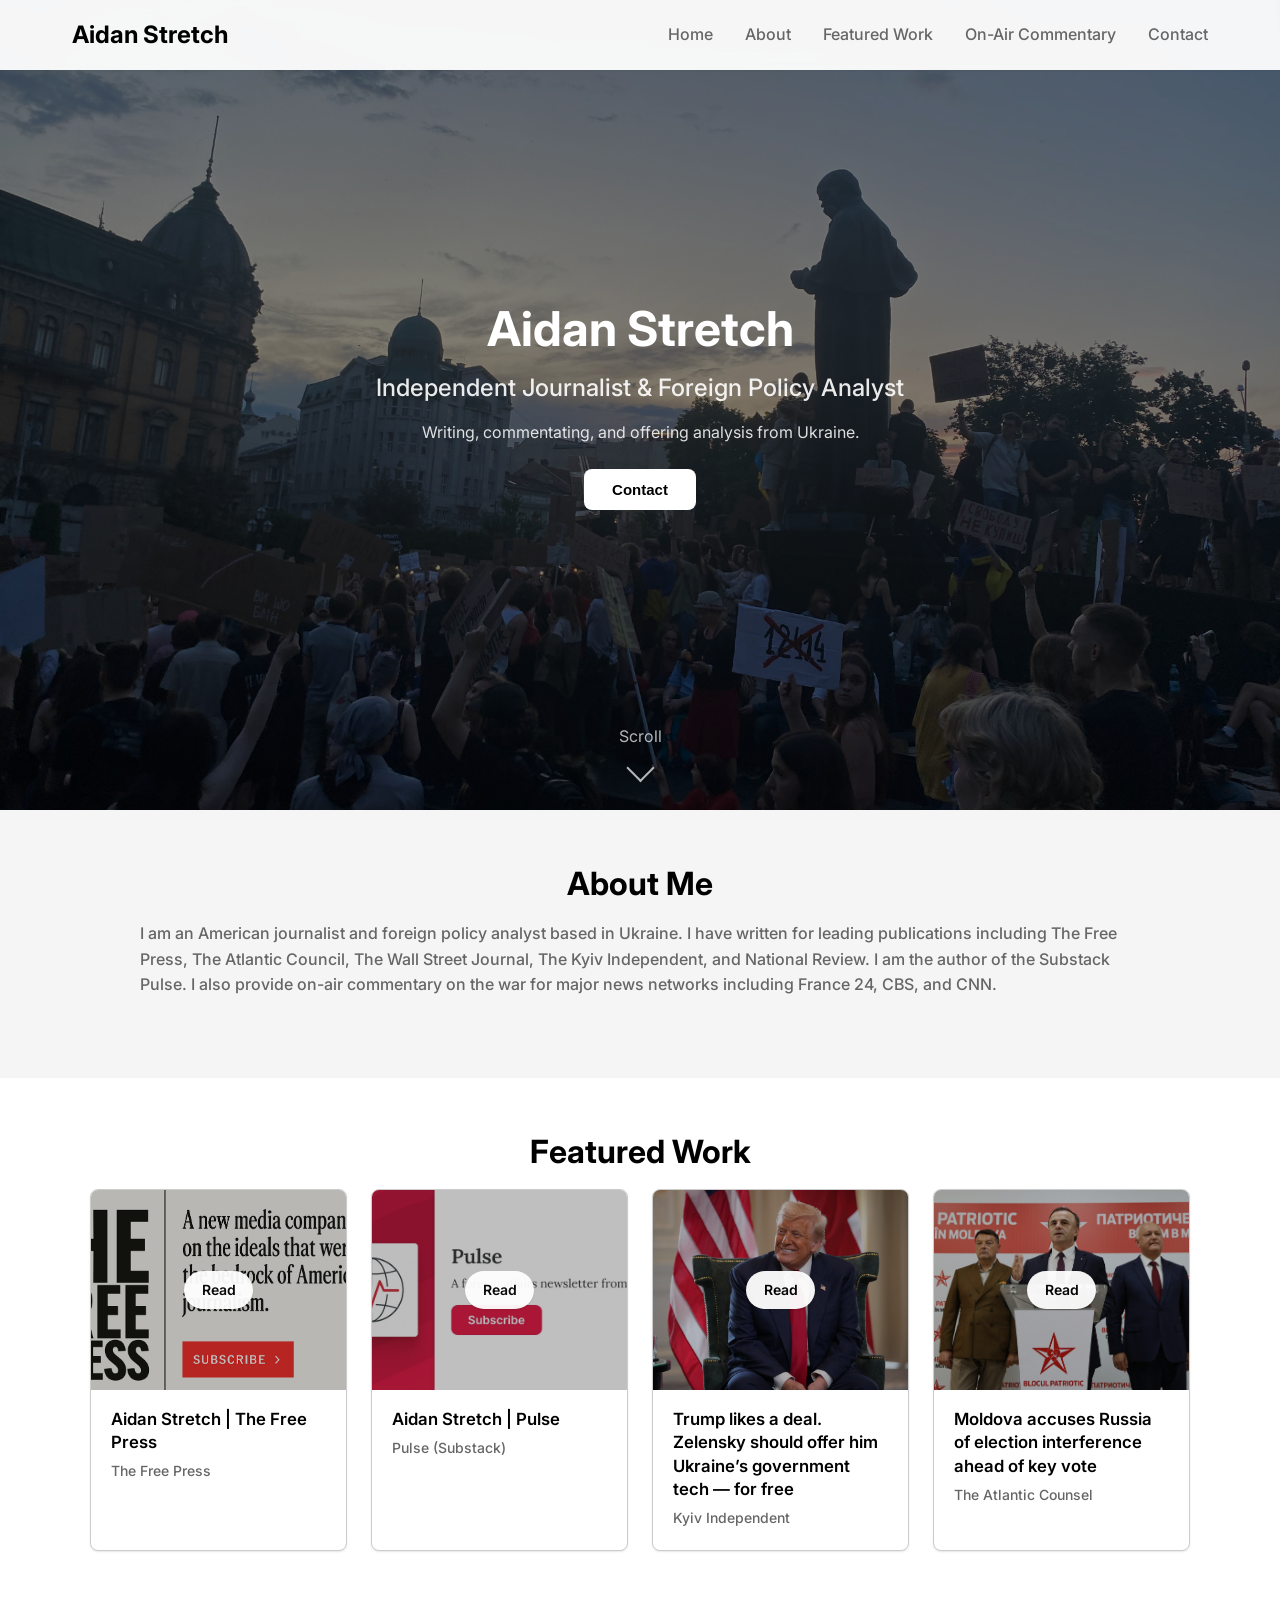
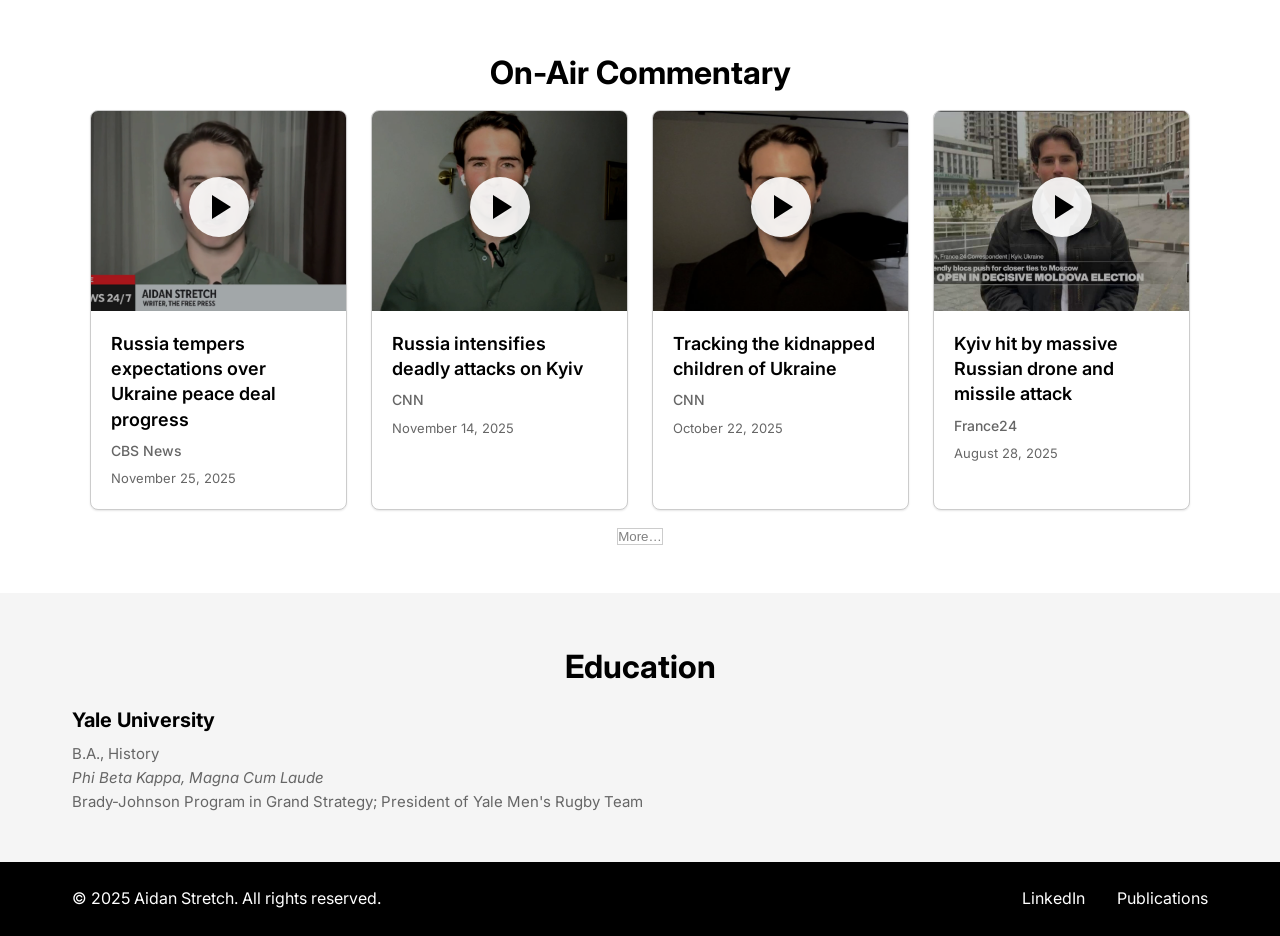
==== commit 172a33c0: "Update index.html" ====
--- a/index.html
+++ b/index.html
@@ -274,7 +274,7 @@
             </div>
             <div class="videos-more-wrap">
               <button
-                class="btn videos-more-btn"
+                class="videos-more-btn"
                 id="videosMoreBtn"
                 type="button"
                 aria-expanded="false"
@@ -470,3 +470,4 @@
 
 
 
+
--- a/styles.css
+++ b/styles.css
@@ -993,25 +993,52 @@
 }
 
 /* Videos "More" button */
-.videos-more-btn {
-  background: #f0f0f0;       /* light grey */
+/* On-Air Commentary "More" button */
+
+/* On-Air Commentary "More" button — minimal grey style */
+
+
+
+
+/* On-Air Commentary "More" button */
+button.btn.videos-more-btn {
+  background: #ffffff;          /* white background */
+  color: #666666;               /* grey text */
+  border: 1px solid #cccccc;
+  box-shadow: none;
+}
+
+button.btn.videos-more-btn:hover {
+  color: #000000;               /* black text on hover */
+  background: #ffffff;          /* stays white */
+  border-color: #999999;
+}
+
+/* On-Air Commentary "More" button (final) */
+button#videosMoreBtn.btn.videos-more-btn {
+  background: #ffffff;
+  color: #666666;
+  border: 1px solid #cccccc;   /* force a visible outline */
+  box-shadow: none;
+}
+
+button#videosMoreBtn.btn.videos-more-btn:hover {
   color: #000000;
+  background: #ffffff;
+  border-color: #999999;
+}
+
+/* Force style for On-Air Commentary "More…" button */
+#videosMoreBtn {
+  background-color: #ffffff;
+  color: #808080;
   border: 1px solid #cccccc;
-}
-
-.videos-more-btn:hover {
-  background: #e0e0e0;
+  box-shadow: none;
+}
+
+/* Hover state */
+#videosMoreBtn:hover {
+  color: #000000;
   border-color: #999999;
 }
 
-.videos-more-btn.btn-secondary {
-  background: #f0f0f0 !important;
-  color: #000 !important;
-  border: 1px solid #cccccc !important;
-}
-
-.videos-more-btn.btn-secondary:hover {
-  background: #e0e0e0 !important;
-  border-color: #999 !important;
-}
-
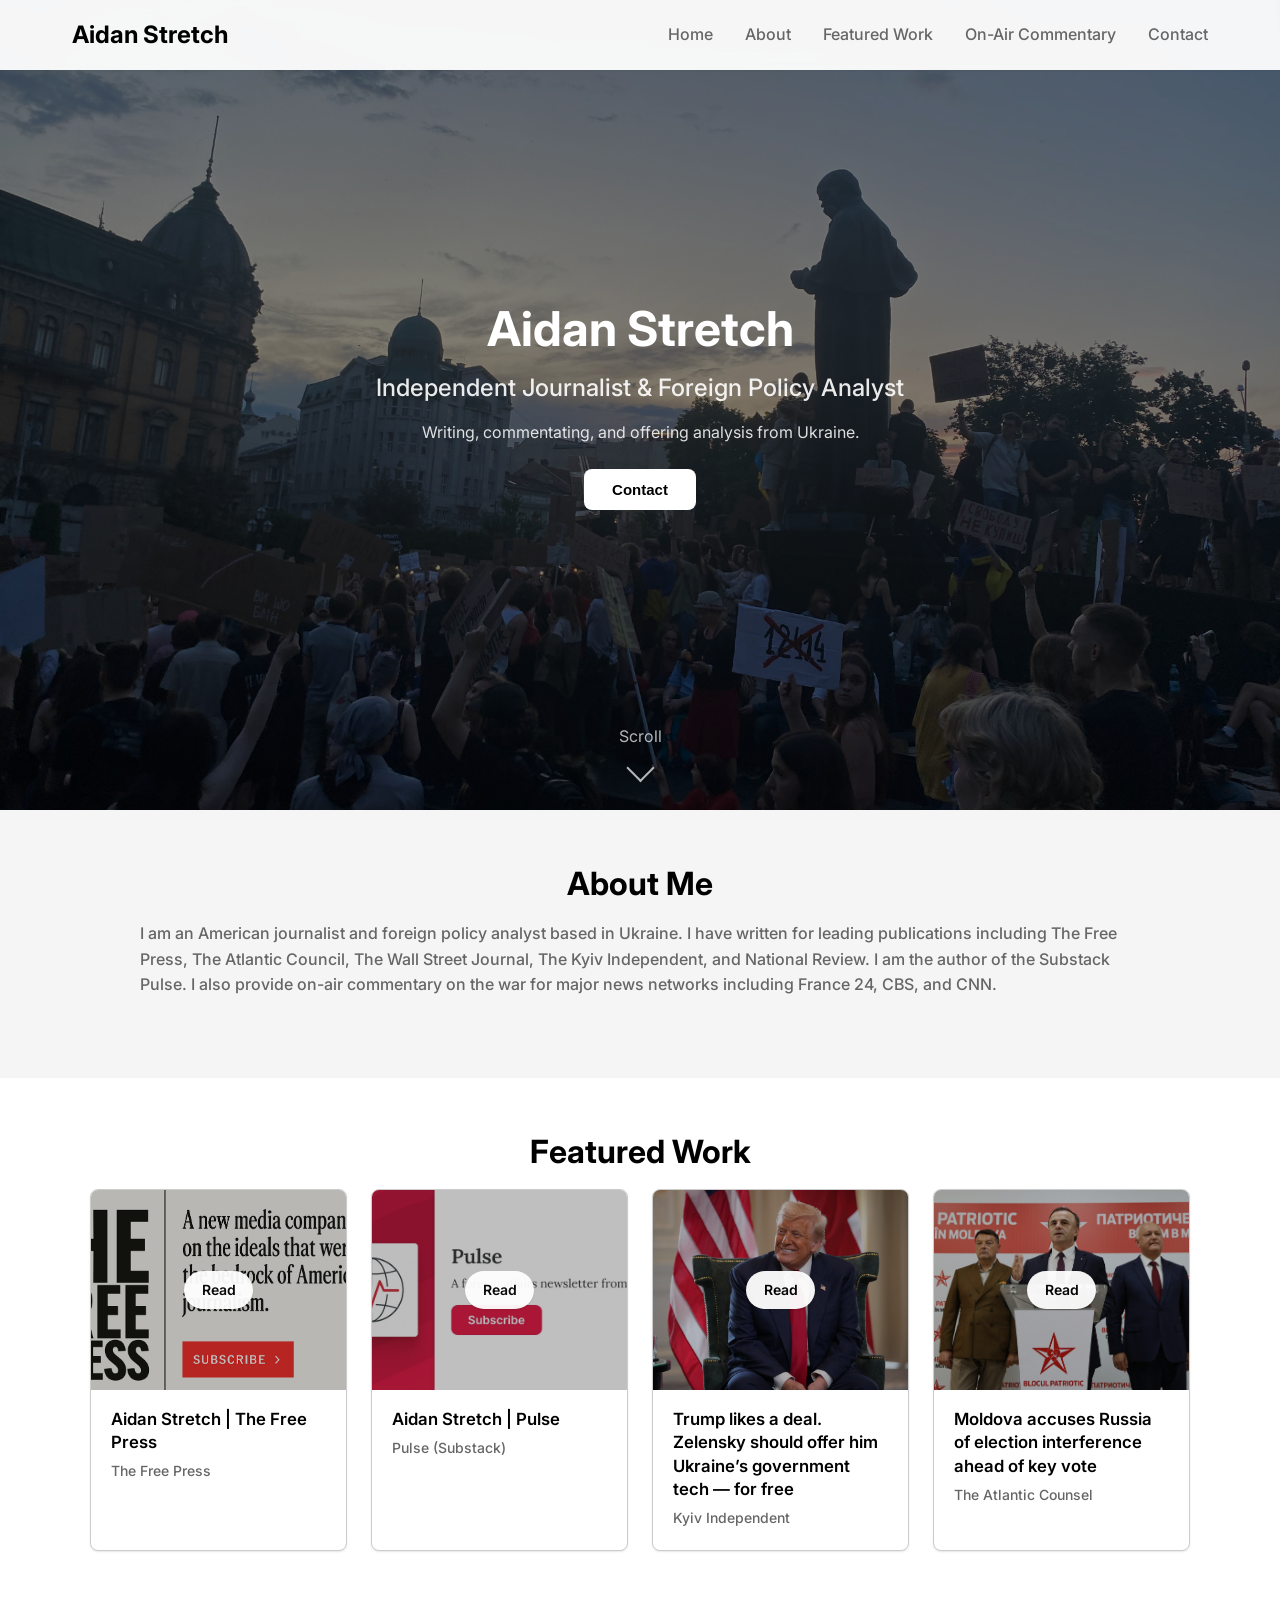
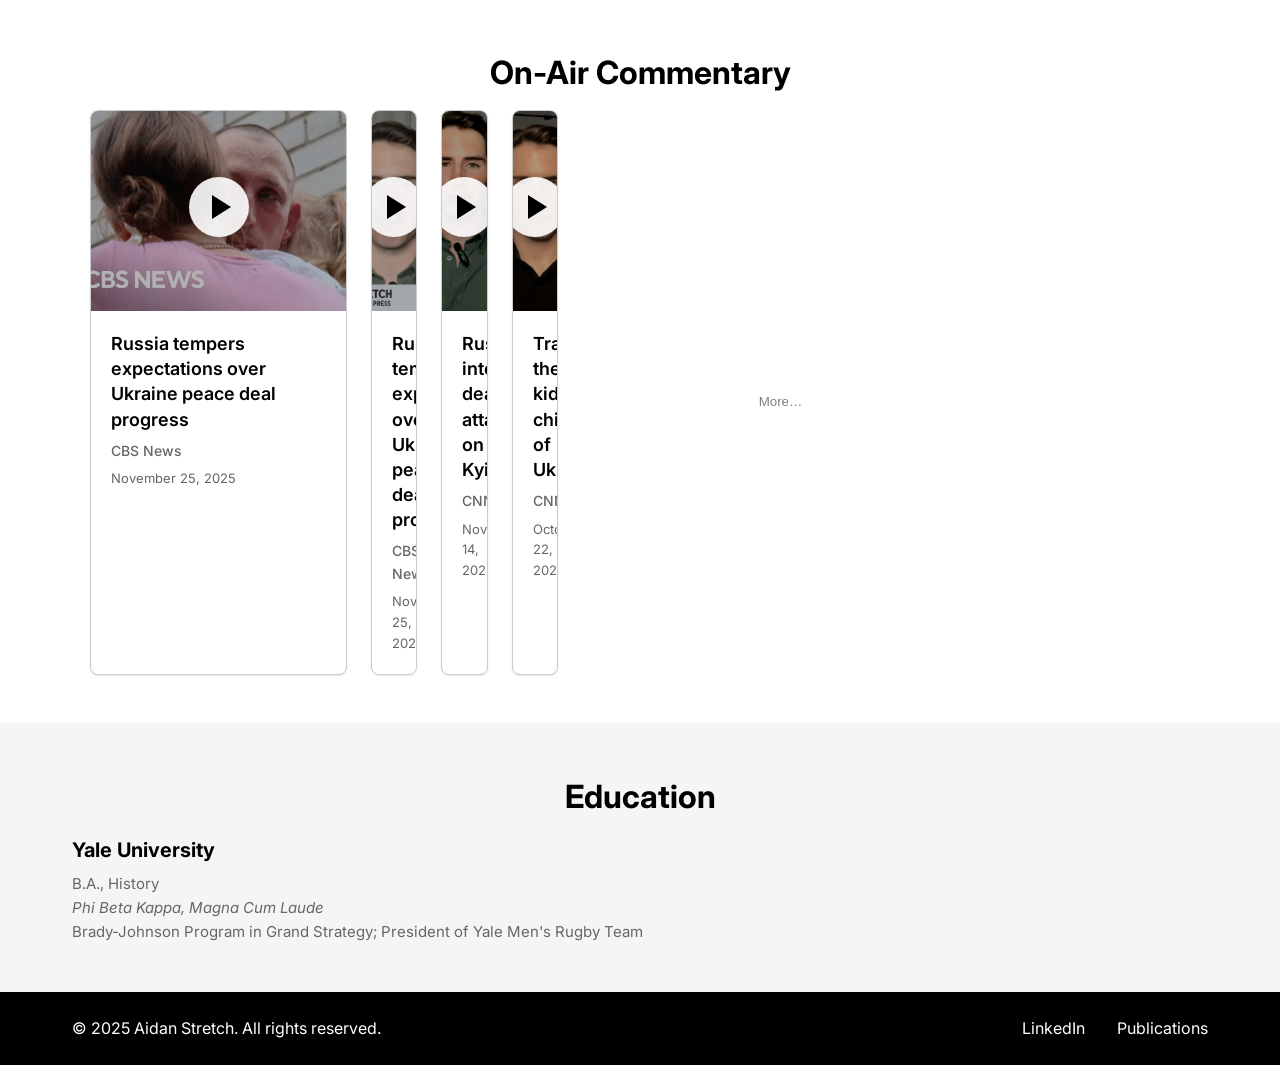
==== commit 9a8e8912: "Update index.html" ====
--- a/index.html
+++ b/index.html
@@ -174,6 +174,32 @@
     <section id="videos" class="videos">
         <div class="container">
             <h2 class="section-title">On-Air Commentary</h2>
+
+            <div class="videos-grid">
+                 <div class="video-thumbnail-card">
+                    <a href="https://www.youtube.com/watch?v=jTYUnni0ZmQ" 
+                       target="_blank" 
+                       rel="noopener noreferrer" 
+                       class="video-thumbnail-link">
+                        <div class="video-thumbnail-image">
+                            <img src="youtube_thumbnail.jpg" alt="Aidan Stretch on CBS" class="thumbnail-img">
+                            <div class="video-thumbnail-overlay">
+                                <div class="play-button-small">
+                                    <svg width="60" height="60" viewBox="0 0 60 60" fill="none" xmlns="http://www.w3.org/2000/svg">
+                                        <circle cx="30" cy="30" r="30" fill="white" opacity="0.9"/>
+                                        <path d="M23 18L23 42L42 30L23 18Z" fill="black"/>
+                                    </svg>
+                                </div>
+                            </div>
+                        </div>
+                        <div class="video-thumbnail-info">
+                            <h3 class="video-thumbnail-title">Russia tempers expectations over Ukraine peace deal progress</h3>
+                            <p class="video-thumbnail-outlet">CBS News</p>
+                            <p class="video-thumbnail-date">November 25, 2025</p>
+                        </div>
+                    </a>
+                </div>
+
             
             <div class="videos-grid">
                  <div class="video-thumbnail-card">
@@ -245,29 +271,7 @@
                         </div>
                     </a>
                 </div>
-                <div class="video-thumbnail-card">
-                    <a href="https://www.france24.com/en/video/20250928-ukraine-kyiv-hit-by-massive-russian-drone-and-missile-attack" 
-                       target="_blank" 
-                       rel="noopener noreferrer" 
-                       class="video-thumbnail-link">
-                        <div class="video-thumbnail-image">
-                            <img src="france24pic.jpg" alt="Aidan Stretch on France24" class="thumbnail-img">
-                            <div class="video-thumbnail-overlay">
-                                <div class="play-button-small">
-                                    <svg width="60" height="60" viewBox="0 0 60 60" fill="none" xmlns="http://www.w3.org/2000/svg">
-                                        <circle cx="30" cy="30" r="30" fill="white" opacity="0.9"/>
-                                        <path d="M23 18L23 42L42 30L23 18Z" fill="black"/>
-                                    </svg>
-                                </div>
-                            </div>
-                        </div>
-                        <div class="video-thumbnail-info">
-                            <h3 class="video-thumbnail-title">Kyiv hit by massive Russian drone and missile attack</h3>
-                            <p class="video-thumbnail-outlet">France24</p>
-                            <p class="video-thumbnail-date">August 28, 2025</p>
-                        </div>
-                    </a>
-                </div>
+                
                
                 
                 
@@ -471,3 +475,4 @@
 
 
 
+
--- a/styles.css
+++ b/styles.css
@@ -992,53 +992,40 @@
   display: none;
 }
 
-/* Videos "More" button */
-/* On-Air Commentary "More" button */
-
-/* On-Air Commentary "More" button — minimal grey style */
-
-
-
-
-/* On-Air Commentary "More" button */
-button.btn.videos-more-btn {
-  background: #ffffff;          /* white background */
-  color: #666666;               /* grey text */
-  border: 1px solid #cccccc;
-  box-shadow: none;
-}
-
-button.btn.videos-more-btn:hover {
-  color: #000000;               /* black text on hover */
-  background: #ffffff;          /* stays white */
-  border-color: #999999;
-}
-
-/* On-Air Commentary "More" button (final) */
-button#videosMoreBtn.btn.videos-more-btn {
-  background: #ffffff;
-  color: #666666;
-  border: 1px solid #cccccc;   /* force a visible outline */
-  box-shadow: none;
-}
-
-button#videosMoreBtn.btn.videos-more-btn:hover {
-  color: #000000;
-  background: #ffffff;
-  border-color: #999999;
-}
-
-/* Force style for On-Air Commentary "More…" button */
+/* On-Air Commentary "More…" button */
+
+
+
+/* Force the More button to look like plain text */
 #videosMoreBtn {
-  background-color: #ffffff;
+  appearance: none;
+  -webkit-appearance: none;
+
+  background: transparent !important;
+  border: 0 !important;
+  box-shadow: none !important;
+
   color: #808080;
-  border: 1px solid #cccccc;
-  box-shadow: none;
-}
-
-/* Hover state */
+  padding: 0.6rem 1.4rem;
+  font-weight: 500;
+  cursor: pointer;
+  transition: color 0.2s ease;
+}
+
+/* Hover: grey -> black */
 #videosMoreBtn:hover {
   color: #000000;
-  border-color: #999999;
-}
-
+  background: transparent !important;
+}
+
+/* Keep accessibility: show focus only for keyboard users */
+#videosMoreBtn:focus {
+  outline: none;
+}
+#videosMoreBtn:focus-visible {
+  outline: 2px solid #999999;
+  outline-offset: 2px;
+}
+
+
+
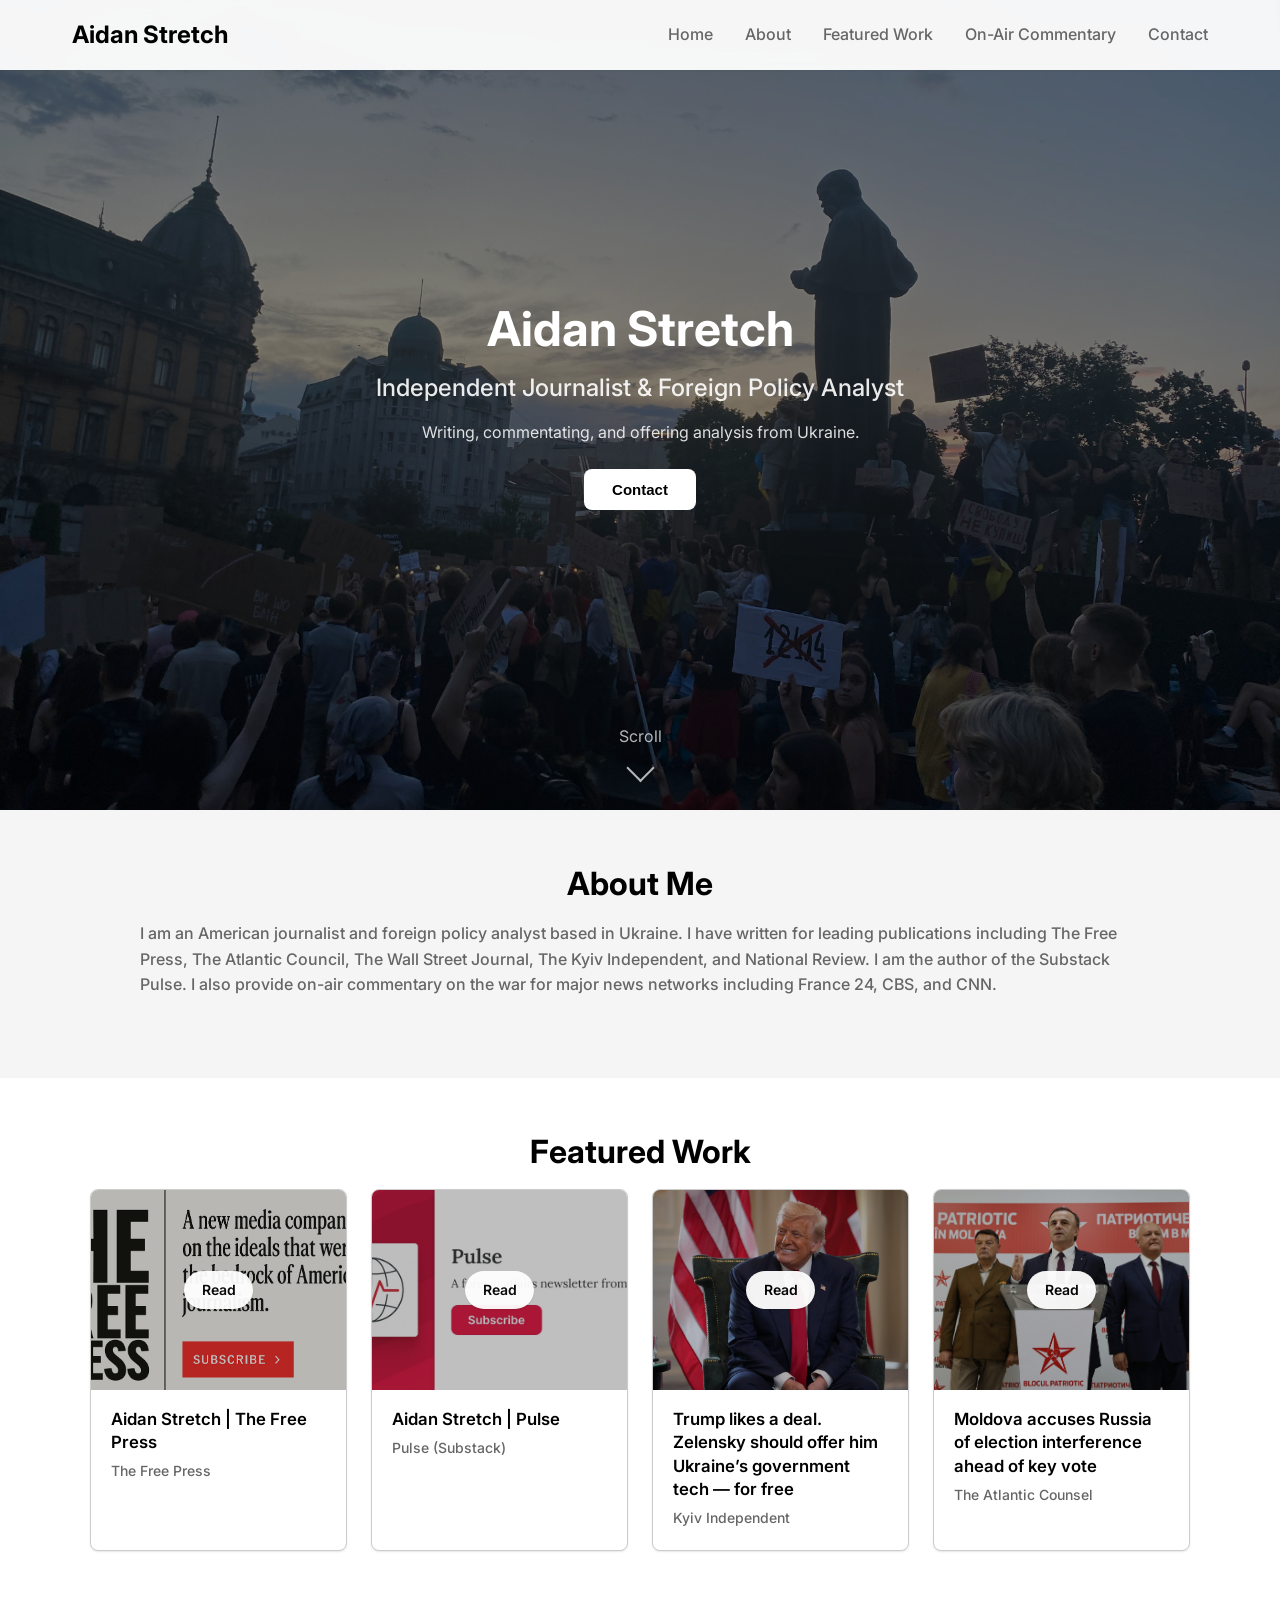
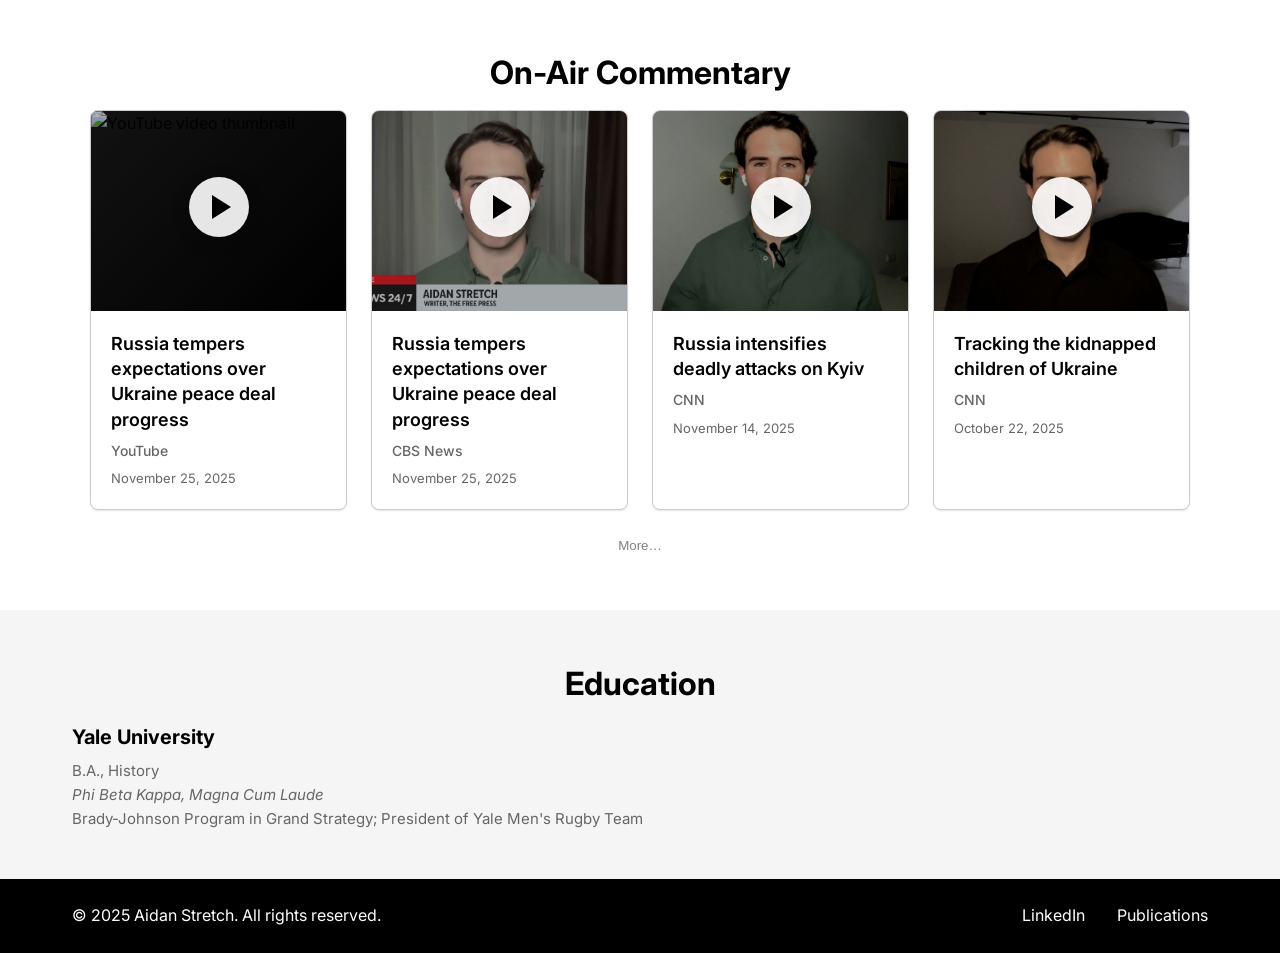
==== commit 55dfd32f: "Update index.html" ====
--- a/index.html
+++ b/index.html
@@ -8,7 +8,7 @@
     <!-- If _headers file doesn't work, uncomment the line below for a more permissive CSP -->
     <!-- <meta http-equiv="Content-Security-Policy" content="script-src 'self' 'unsafe-inline' https:; connect-src 'self' https:;"> -->
     <title>Aidan Stretch - Professional Portfolio</title>
-    <link rel="stylesheet" href="styles.css">
+    <link rel="stylesheet" href="styles.css?v=2">
     <link rel="preconnect" href="https://fonts.googleapis.com">
     <link rel="preconnect" href="https://fonts.gstatic.com" crossorigin>
     <link href="https://fonts.googleapis.com/css2?family=Inter:wght@300;400;500;600;700&display=swap" rel="stylesheet">
@@ -48,8 +48,6 @@
                         <div class="hero-buttons">
                             <button class="btn btn-primary" id="contactButton">Contact</button>
                         </div>
-
-
                     </div>
                 </div>
             </div>
@@ -69,7 +67,6 @@
                     <p class="lead">
                         I am an American journalist and foreign policy analyst based in Ukraine. I have written for leading publications including The Free Press, The Atlantic Council, The Wall Street Journal, The Kyiv Independent, and National Review. I am the author of the Substack Pulse. I also provide on-air commentary on the war for major news networks including France 24, CBS, and CNN.
                     </p>
-                    
                 </div>
             </div>
         </div>
@@ -77,112 +74,143 @@
 
     <!-- Publications Section -->
     <section id="publications" class="publications">
-    <div class="container">
-        <h2 class="section-title">Featured Work</h2>
-
-        <div class="publications-grid">
-
-            <!-- Publication Card 1 -->
-            <div class="publication-thumbnail-card">
-                <a href="https://www.thefp.com/w/aidan-stretch" 
-                   target="_blank" 
-                   rel="noopener noreferrer" 
-                   class="publication-thumbnail-link">
-
-                    <div class="publication-thumbnail-image">
-                        <img src="freepress_thumbnail.jpg" alt="The Free Press" class="thumbnail-img">
-                        <div class="publication-thumbnail-overlay">
-                            <div class="read-button-small">Read</div>
-                        </div>
-                    </div>
-
-                    <div class="publication-thumbnail-info">
-                        <h3 class="publication-thumbnail-title">Aidan Stretch | The Free Press</h3>
-                        <p class="publication-thumbnail-outlet">The Free Press</p>
-                    </div>
-                </a>
-            </div>
-
-            <!-- Publication Card 2 -->
-            <div class="publication-thumbnail-card">
-                <a href="https://aidanstretch.substack.com/" 
-                   target="_blank" 
-                   rel="noopener noreferrer" 
-                   class="publication-thumbnail-link">
-
-                    <div class="publication-thumbnail-image">
-                        <img src="pulse_thumbnail.jpg" alt="Pulse Substack" class="thumbnail-img">
-                        <div class="publication-thumbnail-overlay">
-                            <div class="read-button-small">Read</div>
-                        </div>
-                    </div>
-
-                    <div class="publication-thumbnail-info">
-                        <h3 class="publication-thumbnail-title">Aidan Stretch | Pulse</h3>
-                        <p class="publication-thumbnail-outlet">Pulse (Substack)</p>
-                    </div>
-                </a>
-            </div>
-
-            <!-- Publication Card 3 -->
-            <div class="publication-thumbnail-card">
-                <a href="https://kyivindependent.com/trump-likes-a-deal-zelensky-should-offer-him-ukraines-government-tech-for-free/"
-                   target="_blank"
-                   rel="noopener noreferrer"
-                   class="publication-thumbnail-link">
-
-                    <div class="publication-thumbnail-image">
-                        <img src="kyiv_thumbnail.jpg" alt="Russian takeover of schools article" class="thumbnail-img">
-                        <div class="publication-thumbnail-overlay">
-                            <div class="read-button-small">Read</div>
-                        </div>
-                    </div>
-
-                    <div class="publication-thumbnail-info">
-                        <h3 class="publication-thumbnail-title">Trump likes a deal. Zelensky should offer him Ukraine’s government tech — for free</h3>
-                        <p class="publication-thumbnail-outlet">Kyiv Independent</p>
-                    </div>
-                </a>
-            </div>
-
-            <!-- Publication Card 4 -->
-            <div class="publication-thumbnail-card">
-                <a href="https://www.atlanticcouncil.org/blogs/ukrainealert/moldova-accuses-russia-of-election-interference-ahead-of-key-vote/"
-                   target="_blank"
-                   rel="noopener noreferrer"
-                   class="publication-thumbnail-link">
-
-                    <div class="publication-thumbnail-image">
-                        <img src="atlantic_thumbnail.jpg" alt="Worcester Ukraine article" class="thumbnail-img">
-                        <div class="publication-thumbnail-overlay">
-                            <div class="read-button-small">Read</div>
-                        </div>
-                    </div>
-
-                    <div class="publication-thumbnail-info">
-                        <h3 class="publication-thumbnail-title">Moldova accuses Russia of election interference ahead of key vote</h3>
-                        <p class="publication-thumbnail-outlet">The Atlantic Counsel</p>
-                    </div>
-                </a>
-            </div>
-
-        </div>
-    </div>
-</section>
-
-    <!-- Videos Section -->
+        <div class="container">
+            <h2 class="section-title">Featured Work</h2>
+
+            <div class="publications-grid">
+
+                <!-- Publication Card 1 -->
+                <div class="publication-thumbnail-card">
+                    <a href="https://www.thefp.com/w/aidan-stretch"
+                       target="_blank"
+                       rel="noopener noreferrer"
+                       class="publication-thumbnail-link">
+
+                        <div class="publication-thumbnail-image">
+                            <img src="freepress_thumbnail.jpg" alt="The Free Press" class="thumbnail-img">
+                            <div class="publication-thumbnail-overlay">
+                                <div class="read-button-small">Read</div>
+                            </div>
+                        </div>
+
+                        <div class="publication-thumbnail-info">
+                            <h3 class="publication-thumbnail-title">Aidan Stretch | The Free Press</h3>
+                            <p class="publication-thumbnail-outlet">The Free Press</p>
+                        </div>
+                    </a>
+                </div>
+
+                <!-- Publication Card 2 -->
+                <div class="publication-thumbnail-card">
+                    <a href="https://aidanstretch.substack.com/"
+                       target="_blank"
+                       rel="noopener noreferrer"
+                       class="publication-thumbnail-link">
+
+                        <div class="publication-thumbnail-image">
+                            <img src="pulse_thumbnail.jpg" alt="Pulse Substack" class="thumbnail-img">
+                            <div class="publication-thumbnail-overlay">
+                                <div class="read-button-small">Read</div>
+                            </div>
+                        </div>
+
+                        <div class="publication-thumbnail-info">
+                            <h3 class="publication-thumbnail-title">Aidan Stretch | Pulse</h3>
+                            <p class="publication-thumbnail-outlet">Pulse (Substack)</p>
+                        </div>
+                    </a>
+                </div>
+
+                <!-- Publication Card 3 -->
+                <div class="publication-thumbnail-card">
+                    <a href="https://kyivindependent.com/trump-likes-a-deal-zelensky-should-offer-him-ukraines-government-tech-for-free/"
+                       target="_blank"
+                       rel="noopener noreferrer"
+                       class="publication-thumbnail-link">
+
+                        <div class="publication-thumbnail-image">
+                            <img src="kyiv_thumbnail.jpg" alt="Russian takeover of schools article" class="thumbnail-img">
+                            <div class="publication-thumbnail-overlay">
+                                <div class="read-button-small">Read</div>
+                            </div>
+                        </div>
+
+                        <div class="publication-thumbnail-info">
+                            <h3 class="publication-thumbnail-title">Trump likes a deal. Zelensky should offer him Ukraine’s government tech — for free</h3>
+                            <p class="publication-thumbnail-outlet">Kyiv Independent</p>
+                        </div>
+                    </a>
+                </div>
+
+                <!-- Publication Card 4 -->
+                <div class="publication-thumbnail-card">
+                    <a href="https://www.atlanticcouncil.org/blogs/ukrainealert/moldova-accuses-russia-of-election-interference-ahead-of-key-vote/"
+                       target="_blank"
+                       rel="noopener noreferrer"
+                       class="publication-thumbnail-link">
+
+                        <div class="publication-thumbnail-image">
+                            <img src="atlantic_thumbnail.jpg" alt="Worcester Ukraine article" class="thumbnail-img">
+                            <div class="publication-thumbnail-overlay">
+                                <div class="read-button-small">Read</div>
+                            </div>
+                        </div>
+
+                        <div class="publication-thumbnail-info">
+                            <h3 class="publication-thumbnail-title">Moldova accuses Russia of election interference ahead of key vote</h3>
+                            <p class="publication-thumbnail-outlet">The Atlantic Counsel</p>
+                        </div>
+                    </a>
+                </div>
+
+            </div>
+        </div>
+    </section>
+
+    <!-- Videos Section (FIXED STRUCTURE) -->
     <section id="videos" class="videos">
         <div class="container">
             <h2 class="section-title">On-Air Commentary</h2>
 
+            <!-- ✅ ONE videos-grid only (no nesting) -->
             <div class="videos-grid">
-                 <div class="video-thumbnail-card">
-                    <a href="https://www.youtube.com/watch?v=jTYUnni0ZmQ" 
-                       target="_blank" 
-                       rel="noopener noreferrer" 
-                       class="video-thumbnail-link">
-                        <div class="video-thumbnail-image">
-                            <img src="youtube_thumbnail.jpg" alt="Aidan Stretch on CBS" class="thumbnail-img">
+
+                <!-- Video Card 1 (YouTube) -->
+                <div class="video-thumbnail-card">
+                    <a href="https://www.youtube.com/watch?v=jTYUnni0ZmQ"
+                       target="_blank"
+                       rel="noopener noreferrer"
+                       class="video-thumbnail-link">
+                        <div class="video-thumbnail-image">
+                            <!-- ✅ Direct YouTube thumbnail (hqdefault) -->
+                            <img src="https://img.youtube.com/vi/jTYUnni0ZmQ/hqdefault.jpg"
+                                 alt="YouTube video thumbnail"
+                                 class="thumbnail-img">
+                            <div class="video-thumbnail-overlay">
+                                <div class="play-button-small">
+                                    <svg width="60" height="60" viewBox="0 0 60 60" fill="none" xmlns="http://www.w3.org/2000/svg">
+                                        <circle cx="30" cy="30" r="30" fill="white" opacity="0.9"/>
+                                        <path d="M23 18L23 42L42 30L23 18Z" fill="black"/>
+                                    </svg>
+                                </div>
+                            </div>
+                        </div>
+                        <div class="video-thumbnail-info">
+                            <h3 class="video-thumbnail-title">Russia tempers expectations over Ukraine peace deal progress</h3>
+                            <p class="video-thumbnail-outlet">YouTube</p>
+                            <p class="video-thumbnail-date">November 25, 2025</p>
+                        </div>
+                    </a>
+                </div>
+
+                <!-- Video Card 2 (CBS) -->
+                <div class="video-thumbnail-card">
+                    <a href="https://www.cbsnews.com/video/russia-tempers-expectations-over-ukraine-peace-deal-progress/"
+                       target="_blank"
+                       rel="noopener noreferrer"
+                       class="video-thumbnail-link">
+                        <div class="video-thumbnail-image">
+                            <img src="cbs_thumbnail.png" alt="Aidan Stretch on CBS" class="thumbnail-img">
                             <div class="video-thumbnail-overlay">
                                 <div class="play-button-small">
                                     <svg width="60" height="60" viewBox="0 0 60 60" fill="none" xmlns="http://www.w3.org/2000/svg">
@@ -200,35 +228,11 @@
                     </a>
                 </div>
 
-            
-            <div class="videos-grid">
-                 <div class="video-thumbnail-card">
-                    <a href="https://www.cbsnews.com/video/russia-tempers-expectations-over-ukraine-peace-deal-progress/" 
-                       target="_blank" 
-                       rel="noopener noreferrer" 
-                       class="video-thumbnail-link">
-                        <div class="video-thumbnail-image">
-                            <img src="cbs_thumbnail.png" alt="Aidan Stretch on CBS" class="thumbnail-img">
-                            <div class="video-thumbnail-overlay">
-                                <div class="play-button-small">
-                                    <svg width="60" height="60" viewBox="0 0 60 60" fill="none" xmlns="http://www.w3.org/2000/svg">
-                                        <circle cx="30" cy="30" r="30" fill="white" opacity="0.9"/>
-                                        <path d="M23 18L23 42L42 30L23 18Z" fill="black"/>
-                                    </svg>
-                                </div>
-                            </div>
-                        </div>
-                        <div class="video-thumbnail-info">
-                            <h3 class="video-thumbnail-title">Russia tempers expectations over Ukraine peace deal progress</h3>
-                            <p class="video-thumbnail-outlet">CBS News</p>
-                            <p class="video-thumbnail-date">November 25, 2025</p>
-                        </div>
-                    </a>
-                </div>
-                <div class="video-thumbnail-card">
-                    <a href="https://edition.cnn.com/2025/11/14/world/video/ukraine-kyiv-russia-attack-war-donald-trump-putin-zelensky-lead" 
-                       target="_blank" 
-                       rel="noopener noreferrer" 
+                <!-- Video Card 3 (CNN) -->
+                <div class="video-thumbnail-card">
+                    <a href="https://edition.cnn.com/2025/11/14/world/video/ukraine-kyiv-russia-attack-war-donald-trump-putin-zelensky-lead"
+                       target="_blank"
+                       rel="noopener noreferrer"
                        class="video-thumbnail-link">
                         <div class="video-thumbnail-image">
                             <img src="video-thumbnail-1.jpg" alt="Aidan Stretch on CNN" class="thumbnail-img">
@@ -248,10 +252,12 @@
                         </div>
                     </a>
                 </div>
-                <div class="video-thumbnail-card">
-                    <a href="https://edition.cnn.com/video" 
-                       target="_blank" 
-                       rel="noopener noreferrer" 
+
+                <!-- Video Card 4 (CNN) -->
+                <div class="video-thumbnail-card">
+                    <a href="https://edition.cnn.com/video"
+                       target="_blank"
+                       rel="noopener noreferrer"
                        class="video-thumbnail-link">
                         <div class="video-thumbnail-image">
                             <img src="video-thumbnail-2.jpg" alt="Aidan Stretch on CNN" class="thumbnail-img">
@@ -271,31 +277,30 @@
                         </div>
                     </a>
                 </div>
-                
-               
-                
-                
-            </div>
+
+            </div>
+
+            <!-- More button -->
             <div class="videos-more-wrap">
-              <button
-                class="videos-more-btn"
-                id="videosMoreBtn"
-                type="button"
-                aria-expanded="false"
-                aria-controls="videosExtraGrid"
-              >
-                More…
-              </button>
-            </div>
-            
+                <button
+                  class="videos-more-btn"
+                  id="videosMoreBtn"
+                  type="button"
+                  aria-expanded="false"
+                  aria-controls="videosExtraGrid"
+                >
+                  More…
+                </button>
+            </div>
+
             <!-- Hidden extra row -->
             <div class="videos-grid videos-grid--extra is-collapsed" id="videosExtraGrid">
-              <!-- ADD NEW VIDEO CARDS HERE (same markup as your existing cards) -->
-            
-              <div class="video-thumbnail-card">
-                    <a href="https://www.france24.com/en/video/20250928-ukraine-kyiv-hit-by-massive-russian-drone-and-missile-attack" 
-                       target="_blank" 
-                       rel="noopener noreferrer" 
+                <!-- ADD NEW VIDEO CARDS HERE (same markup as your existing cards) -->
+
+                <div class="video-thumbnail-card">
+                    <a href="https://www.france24.com/en/video/20250928-ukraine-kyiv-hit-by-massive-russian-drone-and-missile-attack"
+                       target="_blank"
+                       rel="noopener noreferrer"
                        class="video-thumbnail-link">
                         <div class="video-thumbnail-image">
                             <img src="france24pic.jpg" alt="Aidan Stretch on France24" class="thumbnail-img">
@@ -315,75 +320,28 @@
                         </div>
                     </a>
                 </div>
-            
-            </div>
-
-            
-        </div>
-    </section>
-
-    <!-- Experience Section -->
-    
+
+            </div>
+
+        </div>
+    </section>
+
     <!-- Education Section -->
     <section id="education" class="education">
         <div class="container">
             <h2 class="section-title">Education</h2>
-            
-                
-                    <div class="education-details">
-                        <h3>Yale University</h3>
-                        <p class="education-activities">B.A., History</p>
-                        <p class="education-activities"><i>Phi Beta Kappa, Magna Cum Laude</i></p>
-                        <p class="education-activities">Brady-Johnson Program in Grand Strategy; President of Yale Men's Rugby Team</p>
-                    </div>
-                
-            
-        </div>
-    </section>
-
-    <!-- Contact Section 
-    <section id="contact" class="contact">
-        <div class="container">
-            <h2 class="section-title">Get In Touch</h2>
-            <p class="section-subtitle">Let's connect and explore opportunities</p>
-            <div class="contact-content">
-                <div class="contact-info">
-                    <div class="contact-item">
-                        <div>
-                            <h3>LinkedIn</h3>
-                            <a href="https://www.linkedin.com/in/aidan-stretch-a8727822b/" target="_blank" rel="noopener noreferrer">Connect on LinkedIn</a>
-                        </div>
-                    </div>
-                    <div class="contact-item">
-                        <div>
-                            <h3>Publications</h3>
-                            <a href="https://muckrack.com/aidan-stretch/articles" target="_blank" rel="noopener noreferrer">View Articles</a>
-                        </div>
-                    </div>
-                </div>
-                <div class="contact-form-container">
-                    <form class="contact-form" id="contactForm">
-                        <div class="form-group">
-                            <label for="name">Name</label>
-                            <input type="text" id="name" name="name" required>
-                        </div>
-                        <div class="form-group">
-                            <label for="email">Email</label>
-                            <input type="email" id="email" name="email" required>
-                        </div>
-                        <div class="form-group">
-                            <label for="message">Message</label>
-                            <textarea id="message" name="message" rows="5" required></textarea>
-                        </div>
-                        <button type="submit" class="btn btn-primary">Send Message</button>
-                    </form>
-                </div>
-            </div>
-        </div>
-    </section>
--->
-        <!-- Contact Modal -->
-        <!-- Contact Modal -->
+
+            <div class="education-details">
+                <h3>Yale University</h3>
+                <p class="education-activities">B.A., History</p>
+                <p class="education-activities"><i>Phi Beta Kappa, Magna Cum Laude</i></p>
+                <p class="education-activities">Brady-Johnson Program in Grand Strategy; President of Yale Men's Rugby Team</p>
+            </div>
+
+        </div>
+    </section>
+
+    <!-- Contact Modal -->
     <div id="contact-modal" class="modal">
         <div class="modal-backdrop"></div>
         <div class="modal-dialog">
@@ -391,14 +349,12 @@
             <h2 class="modal-title">Contact Aidan</h2>
             <p class="modal-subtitle">Send a message directly to my inbox.</p>
             <form id="contactModalForm" class="modal-form" action="https://formsubmit.co/aidanstretch01@gmail.com" method="POST">
-                <!-- FormSubmit - No API keys needed! Just your email address in the action URL -->
                 <input type="hidden" name="_subject" value="New Contact Form Submission from Aidan Stretch Website">
                 <input type="hidden" name="_captcha" value="false">
                 <input type="hidden" name="_template" value="box">
                 <input type="hidden" name="_autoresponse" value="Thank you for contacting Aidan Stretch. I will get back to you soon!">
-                <!-- Prevent FormSubmit from showing their default page -->
                 <input type="hidden" name="_next" value="">
-                
+
                 <div class="form-group">
                     <label for="modal-name">Name</label>
                     <input type="text" id="modal-name" name="name" required>
@@ -415,7 +371,6 @@
             </form>
         </div>
     </div>
-
 
     <!-- Footer -->
     <footer class="footer">
@@ -431,48 +386,3 @@
     <script src="script.js"></script>
 </body>
 </html>
-
-
-
-
-
-
-
-
-
-
-
-
-
-
-
-
-
-
-
-
-
-
-
-
-
-
-
-
-
-
-
-
-
-
-
-
-
-
-
-
-
-
-
-
-
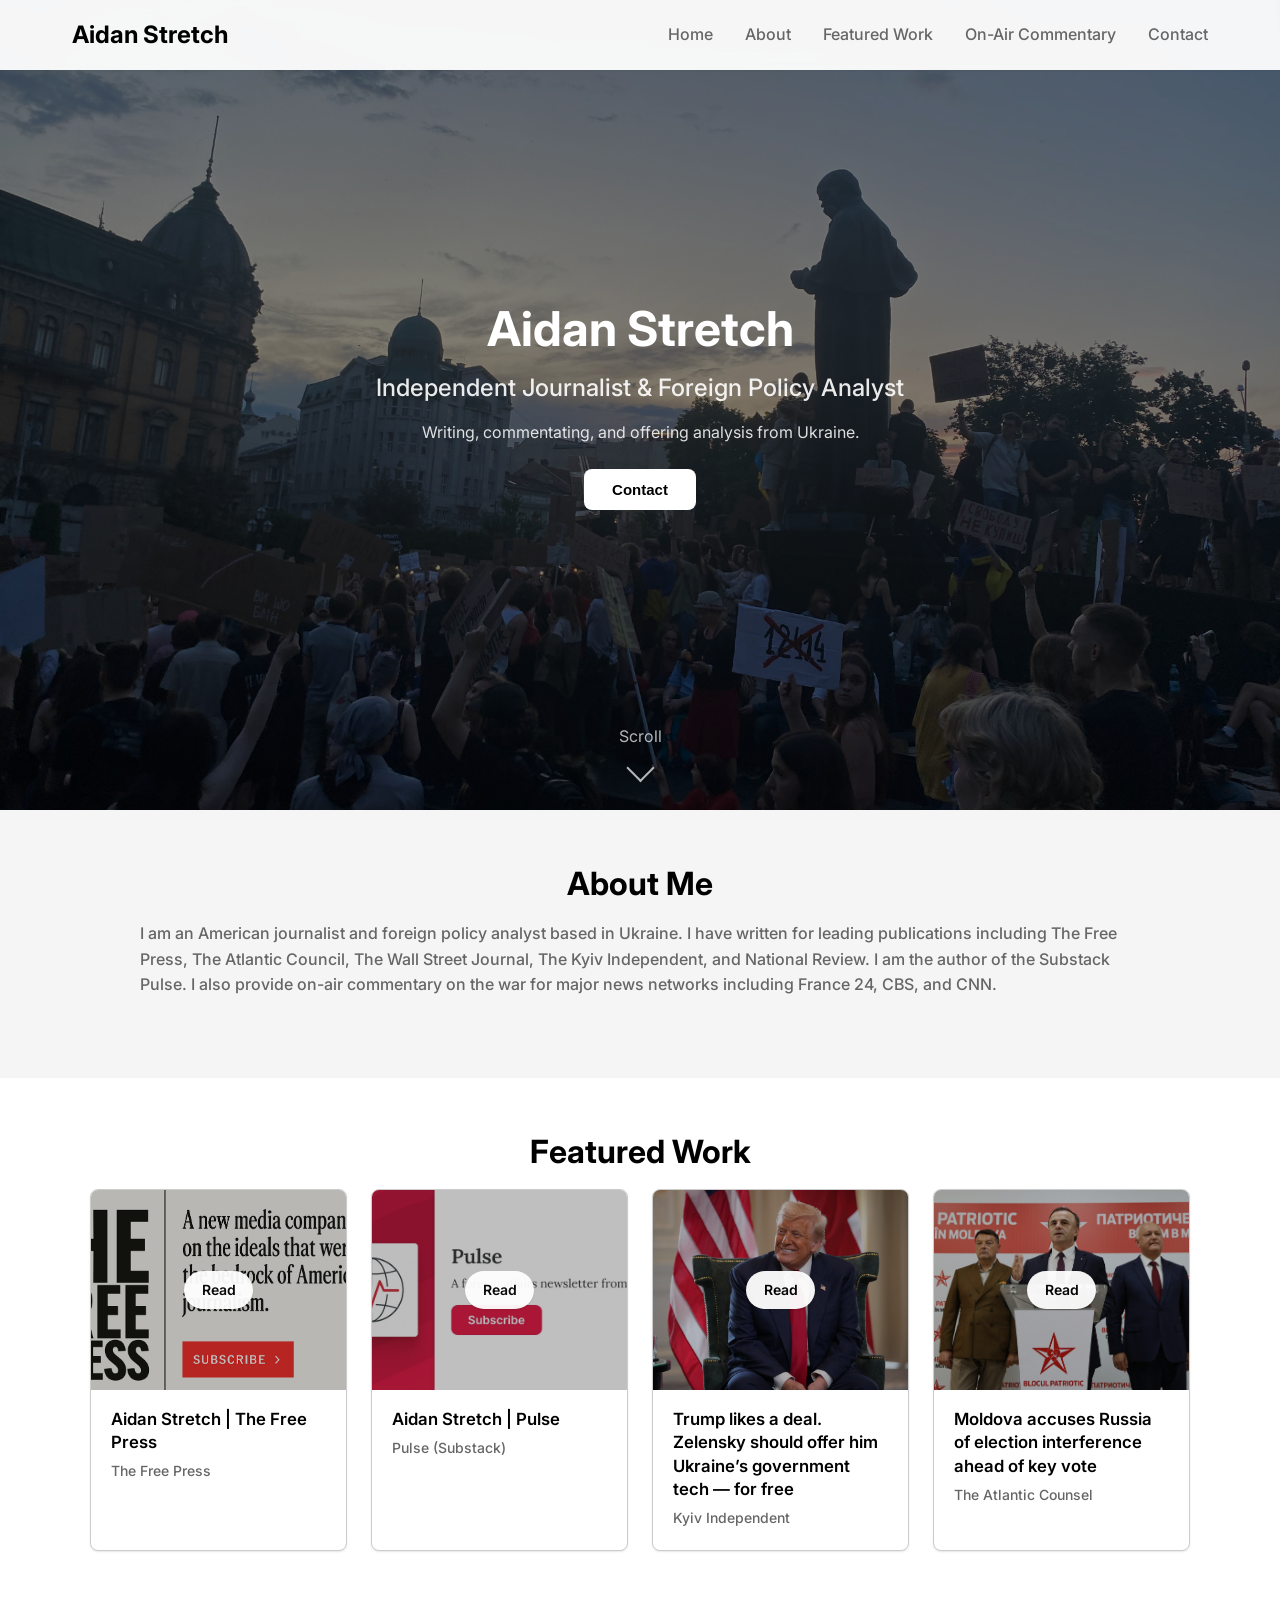
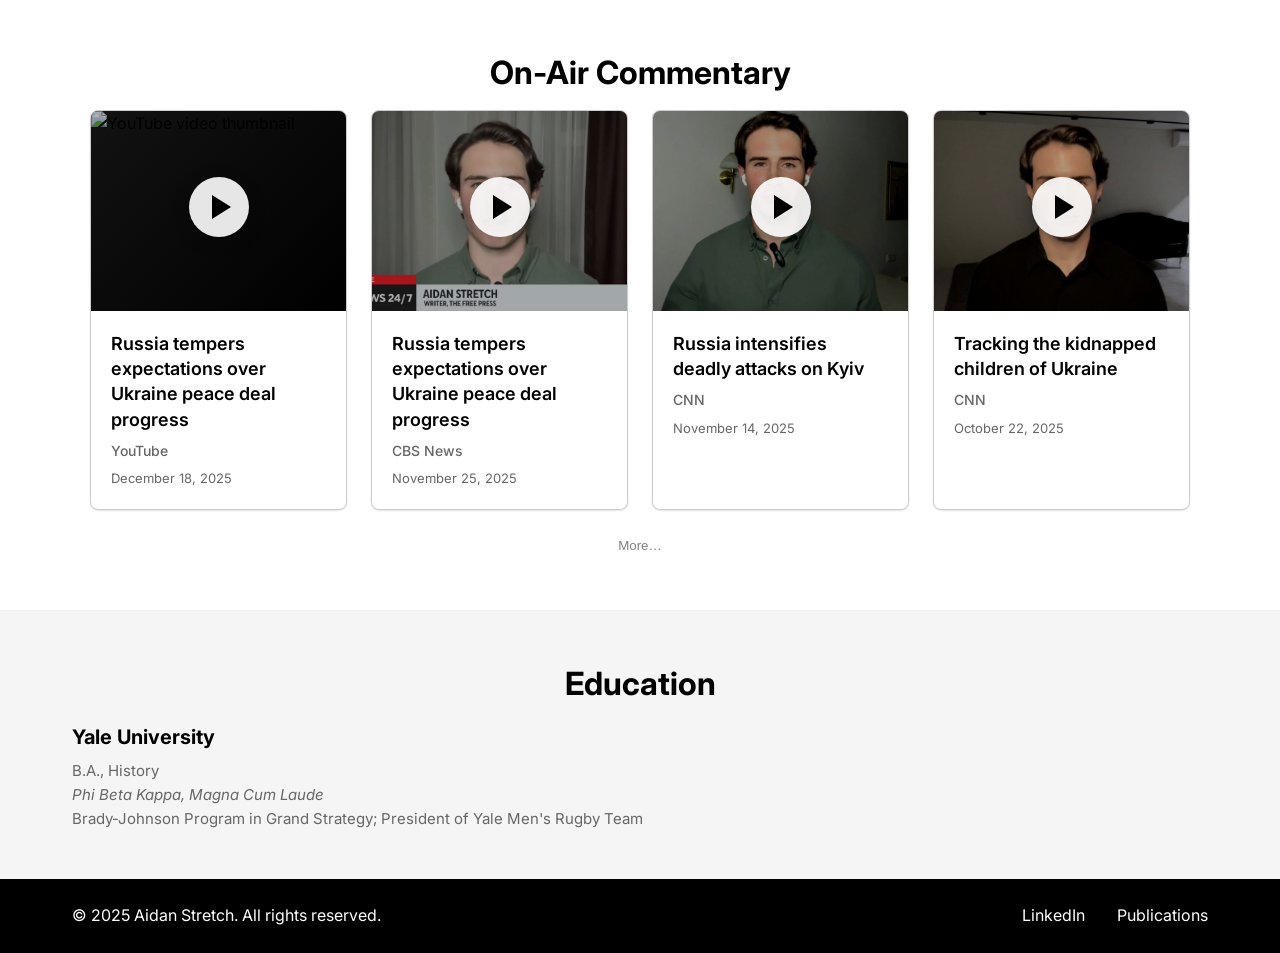
==== commit 534bf687: "Update index.html" ====
--- a/index.html
+++ b/index.html
@@ -198,7 +198,7 @@
                         <div class="video-thumbnail-info">
                             <h3 class="video-thumbnail-title">Russia tempers expectations over Ukraine peace deal progress</h3>
                             <p class="video-thumbnail-outlet">YouTube</p>
-                            <p class="video-thumbnail-date">November 25, 2025</p>
+                            <p class="video-thumbnail-date">December 18, 2025</p>
                         </div>
                     </a>
                 </div>
@@ -386,3 +386,4 @@
     <script src="script.js"></script>
 </body>
 </html>
+
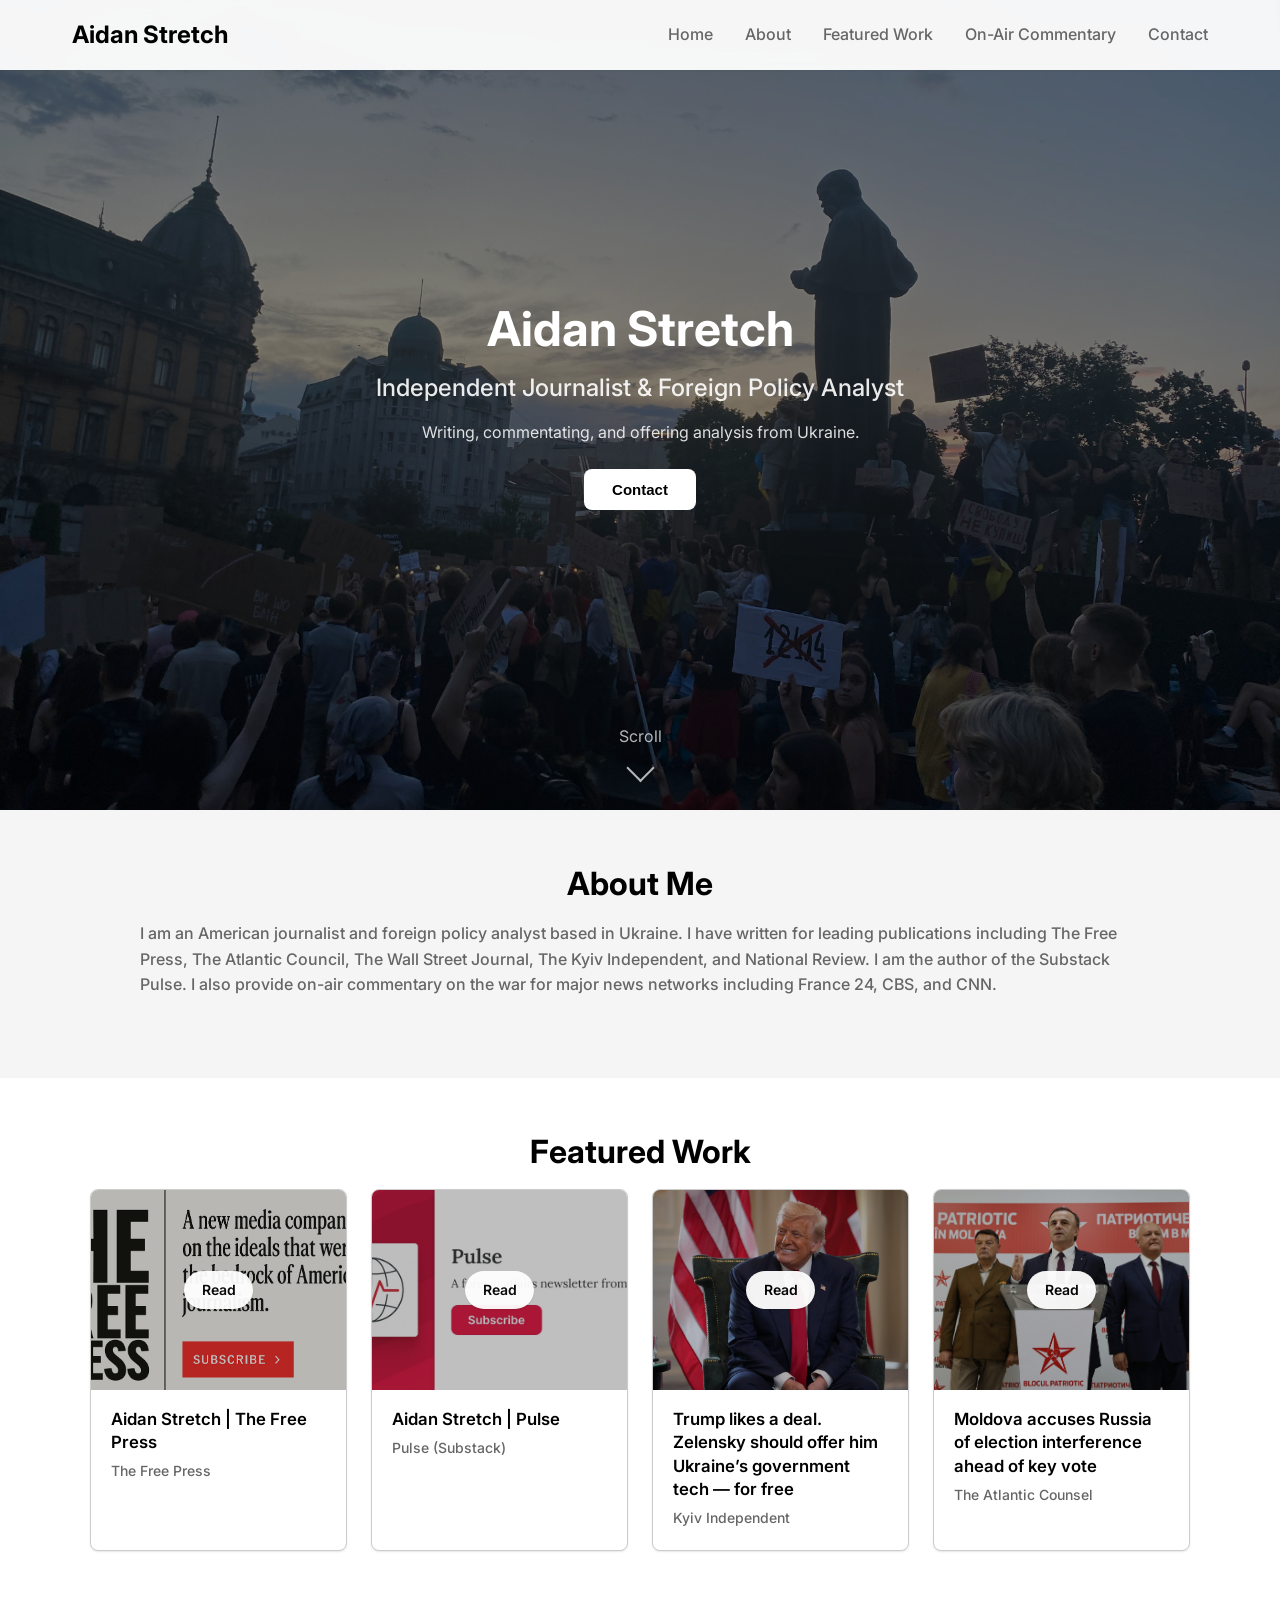
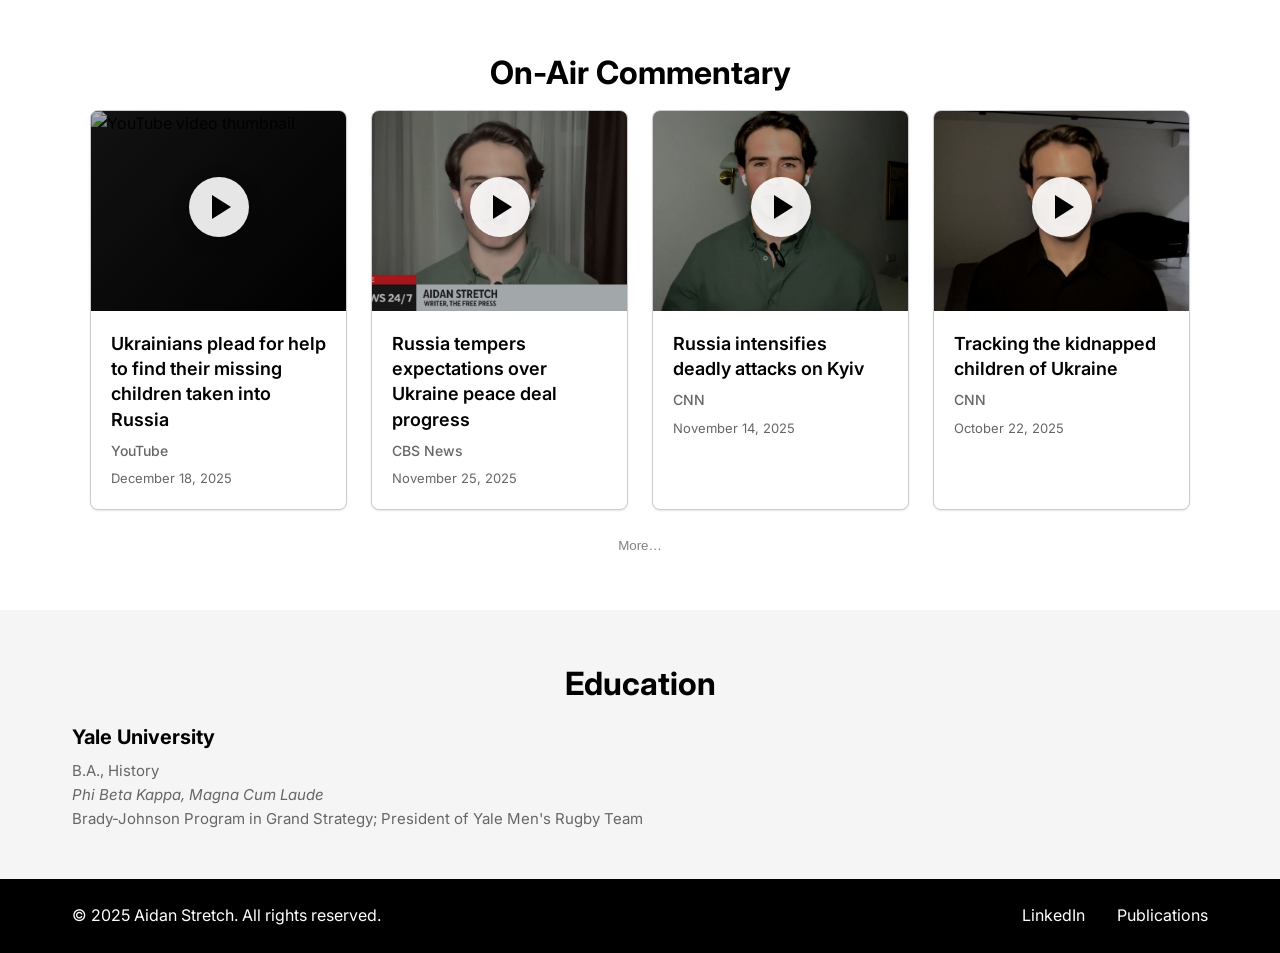
==== commit 89319338: "Update index.html" ====
--- a/index.html
+++ b/index.html
@@ -196,7 +196,7 @@
                             </div>
                         </div>
                         <div class="video-thumbnail-info">
-                            <h3 class="video-thumbnail-title">Russia tempers expectations over Ukraine peace deal progress</h3>
+                            <h3 class="video-thumbnail-title">Ukrainians plead for help to find their missing children taken into Russia</h3>
                             <p class="video-thumbnail-outlet">YouTube</p>
                             <p class="video-thumbnail-date">December 18, 2025</p>
                         </div>
@@ -387,3 +387,4 @@
 </body>
 </html>
 
+
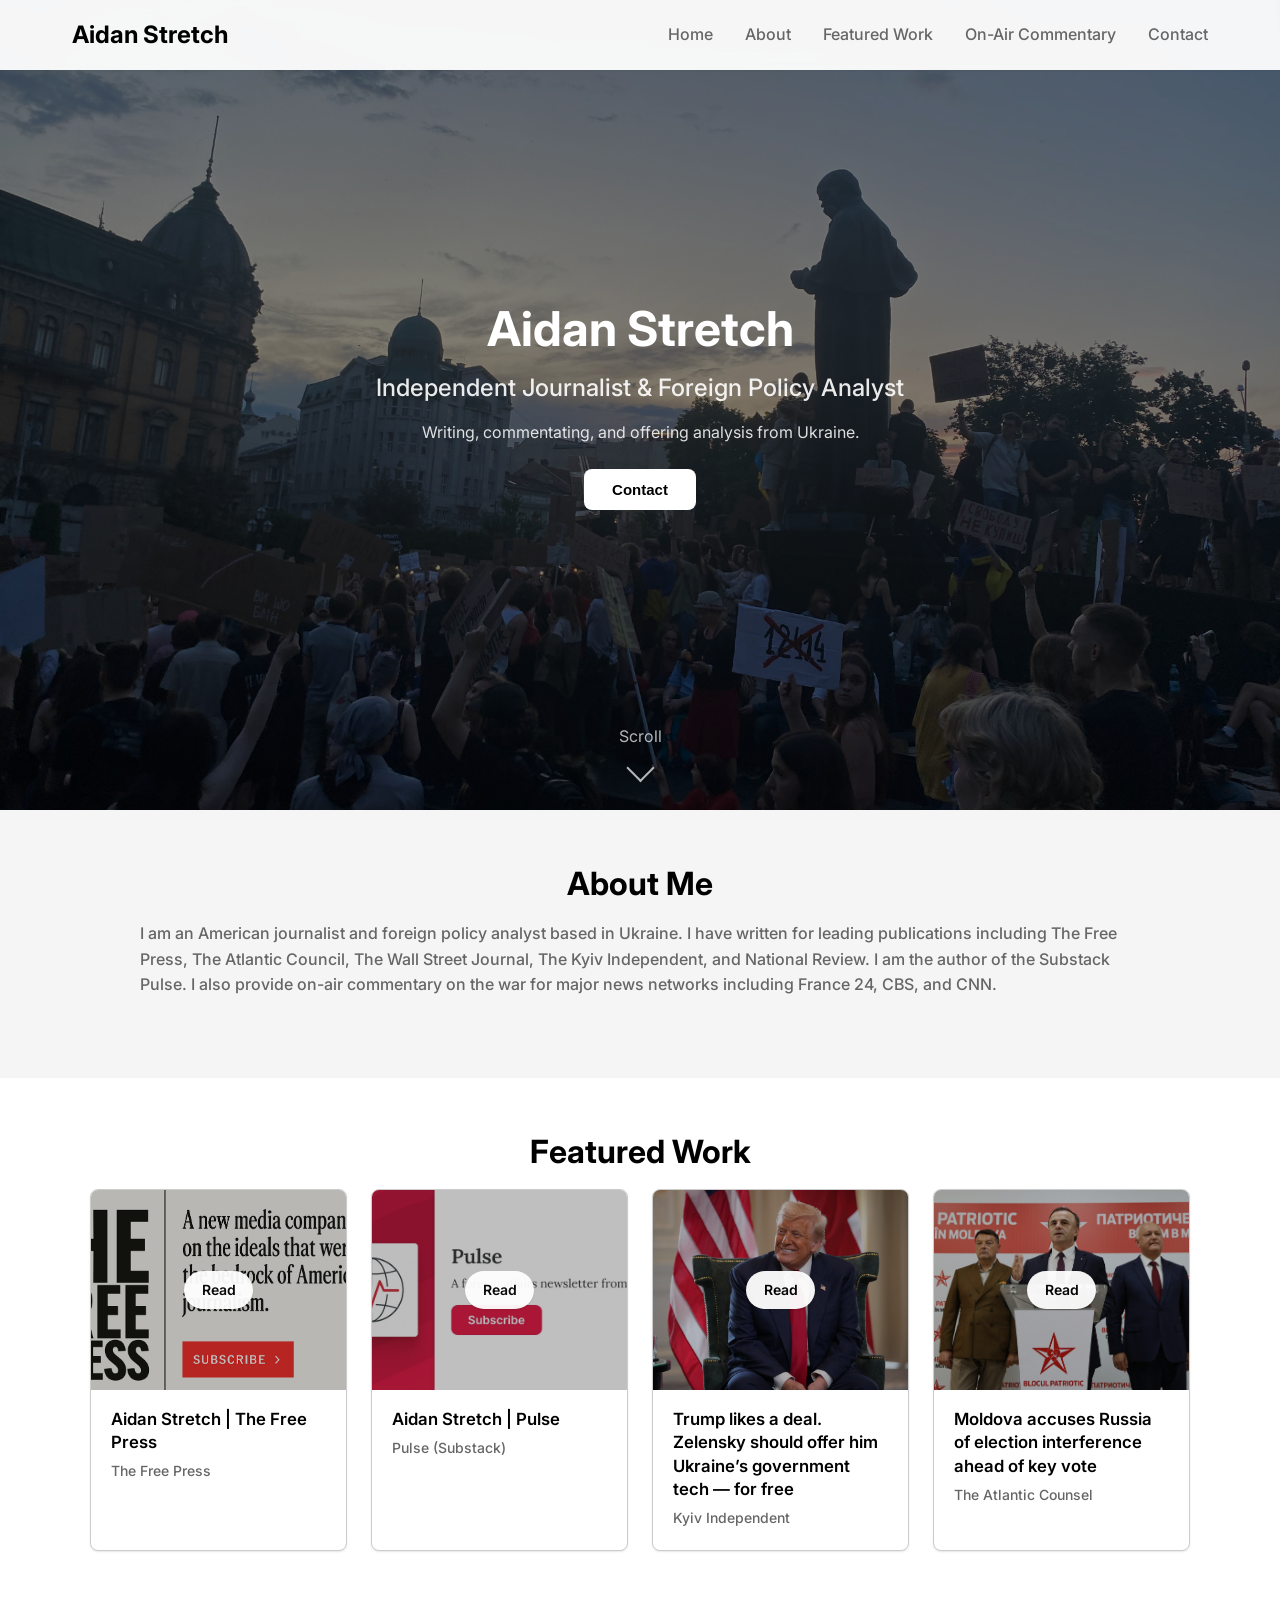
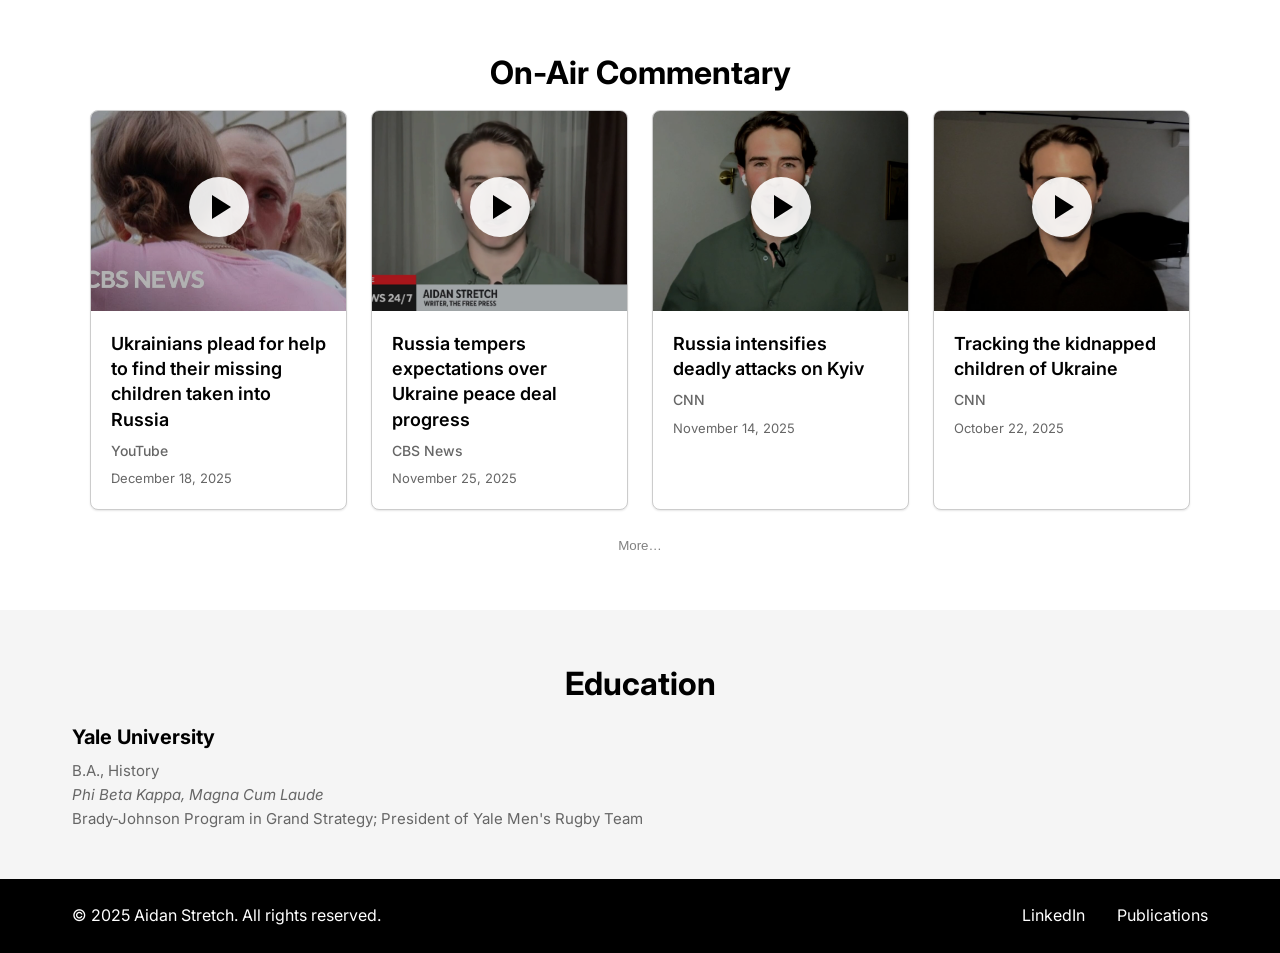
==== commit 014659a9: "Update index.html" ====
--- a/index.html
+++ b/index.html
@@ -183,7 +183,7 @@
                        class="video-thumbnail-link">
                         <div class="video-thumbnail-image">
                             <!-- ✅ Direct YouTube thumbnail (hqdefault) -->
-                            <img src="https://img.youtube.com/vi/jTYUnni0ZmQ/hqdefault.jpg"
+                            <img src="youtube_thumbnail.jpg"
                                  alt="YouTube video thumbnail"
                                  class="thumbnail-img">
                             <div class="video-thumbnail-overlay">
@@ -388,3 +388,4 @@
 </html>
 
 
+
